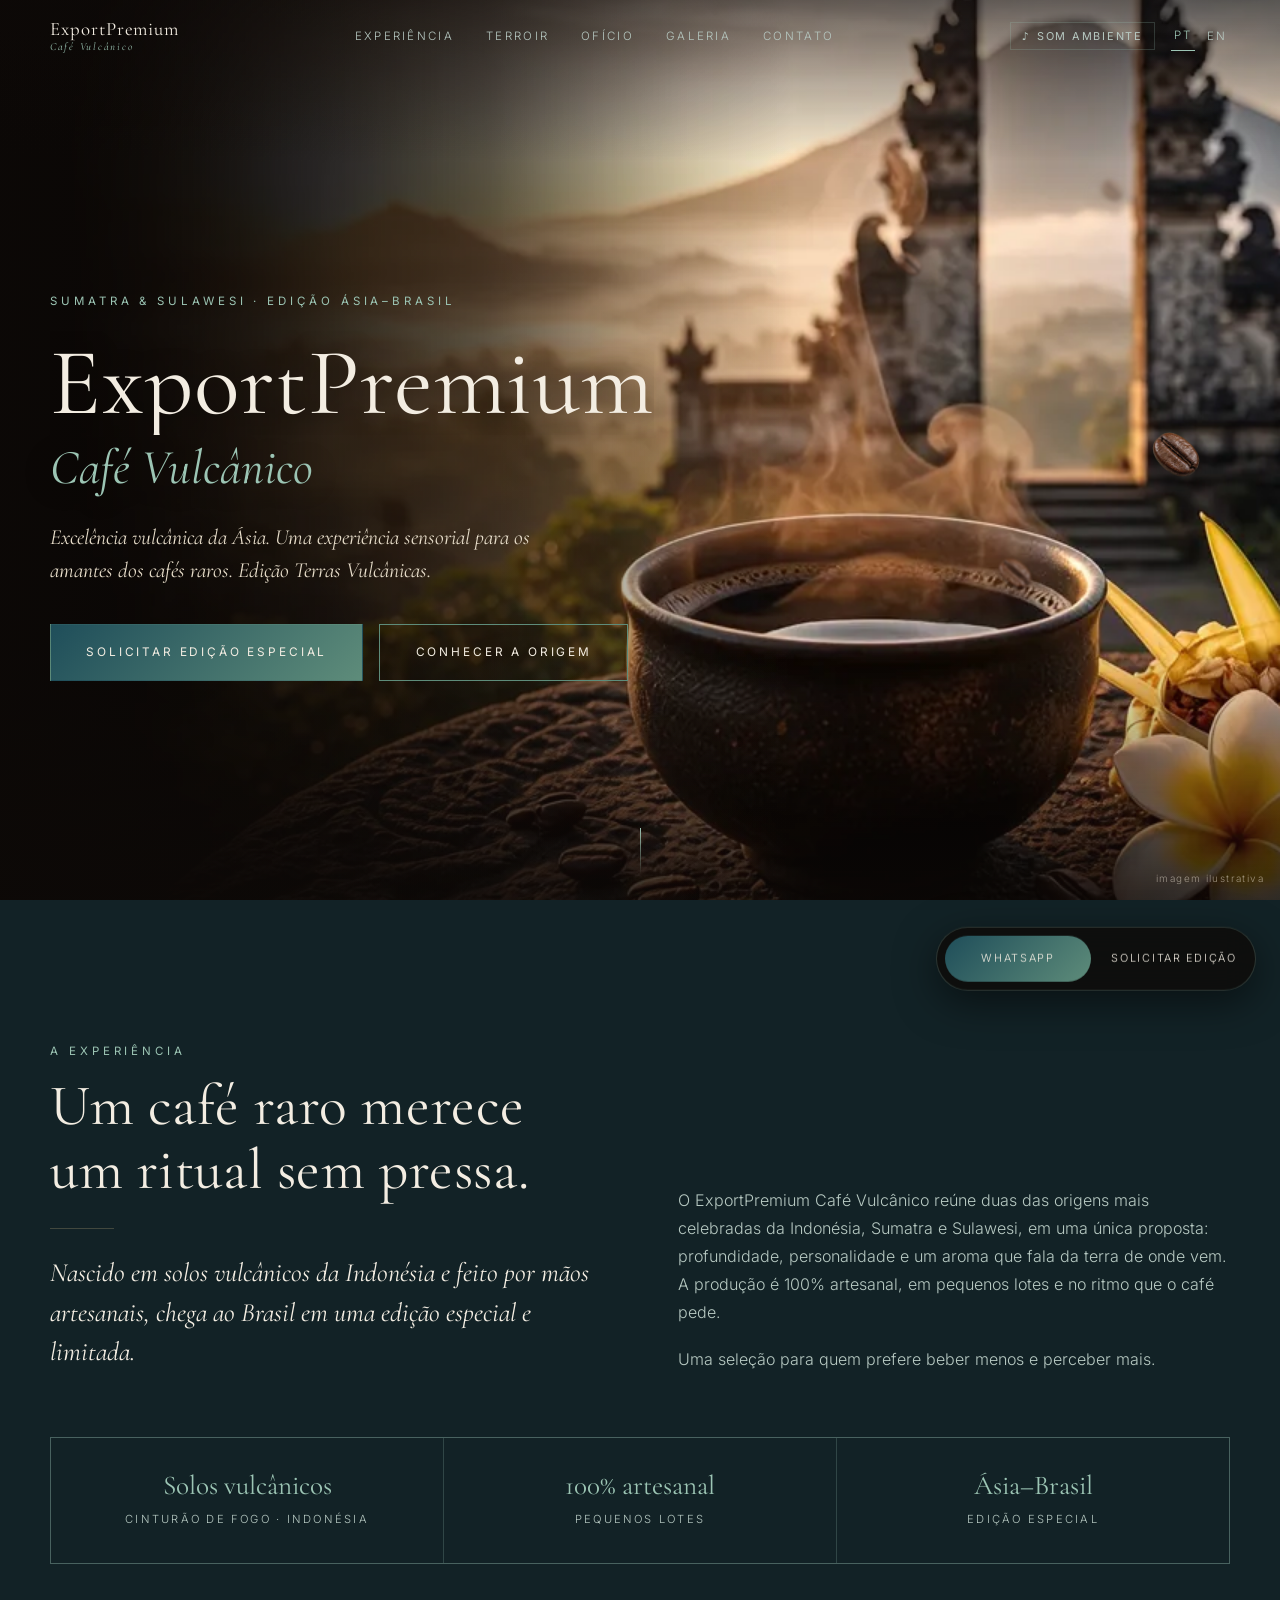
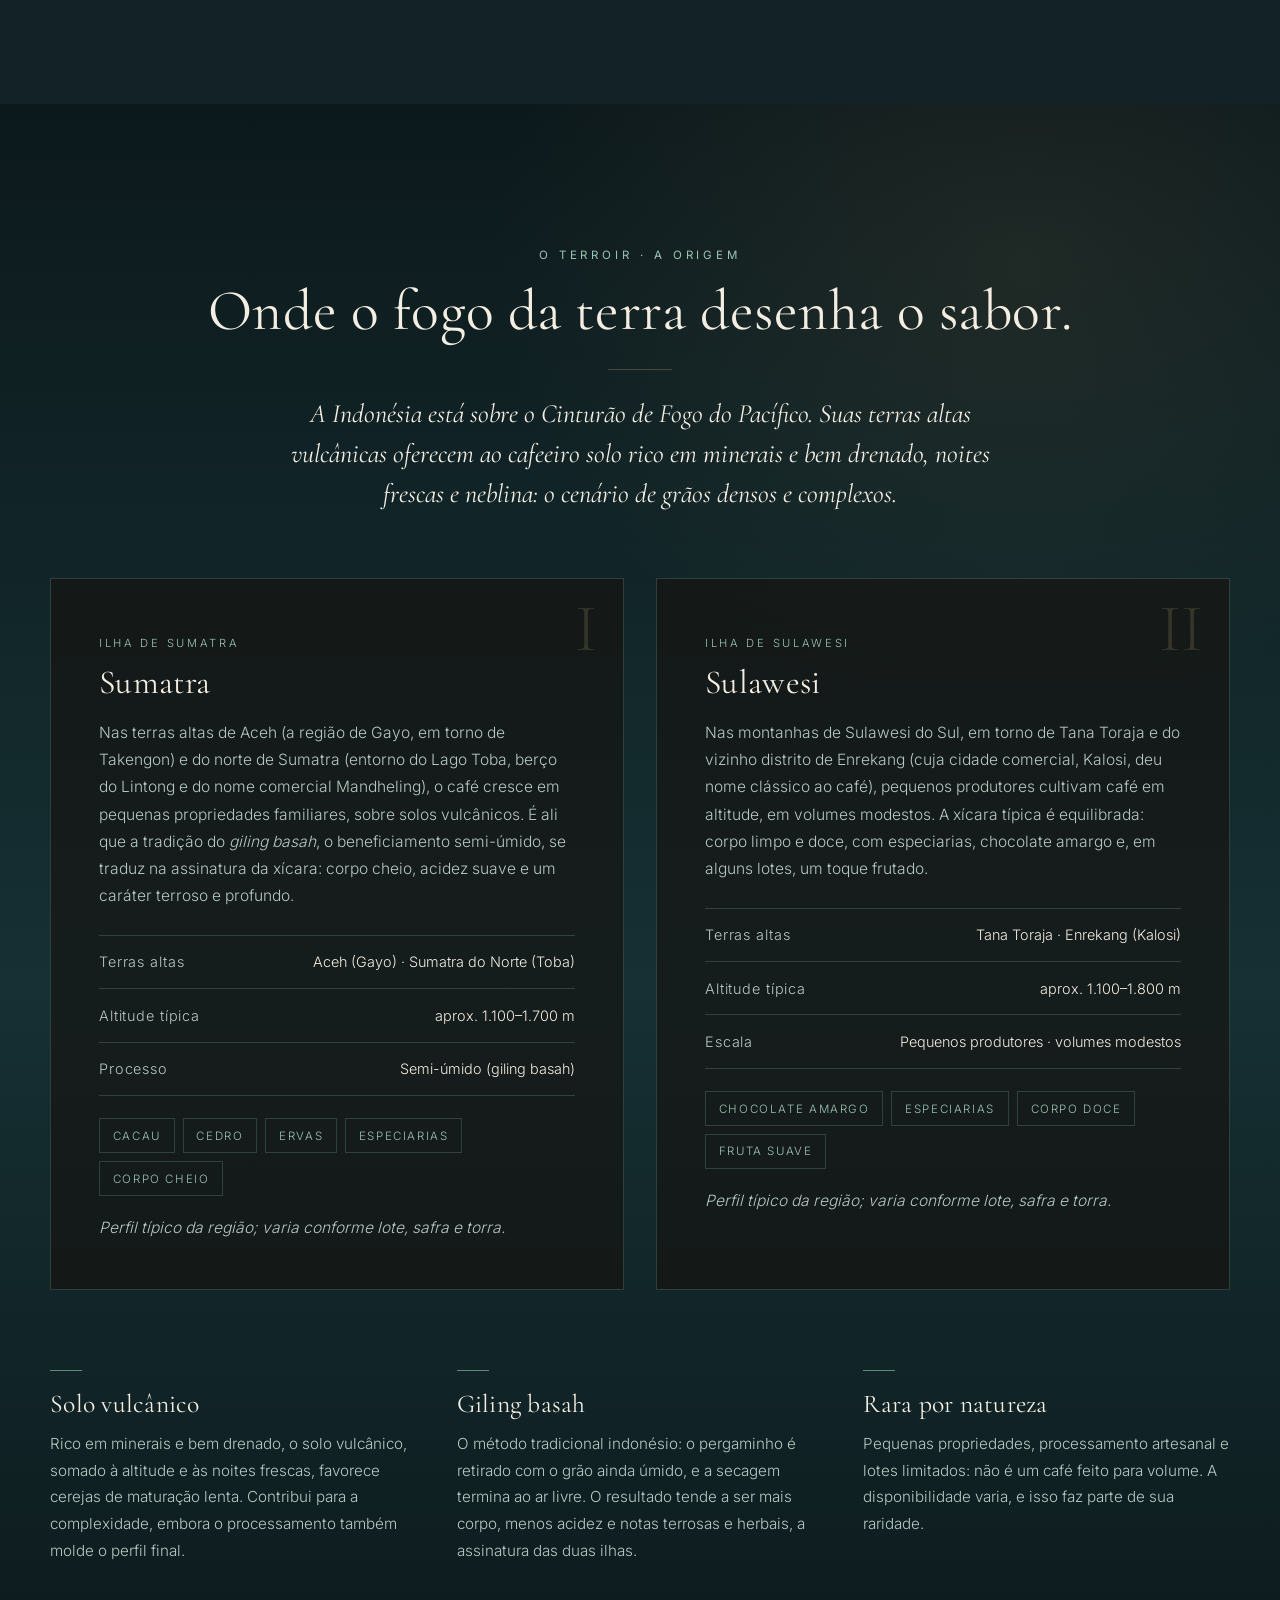
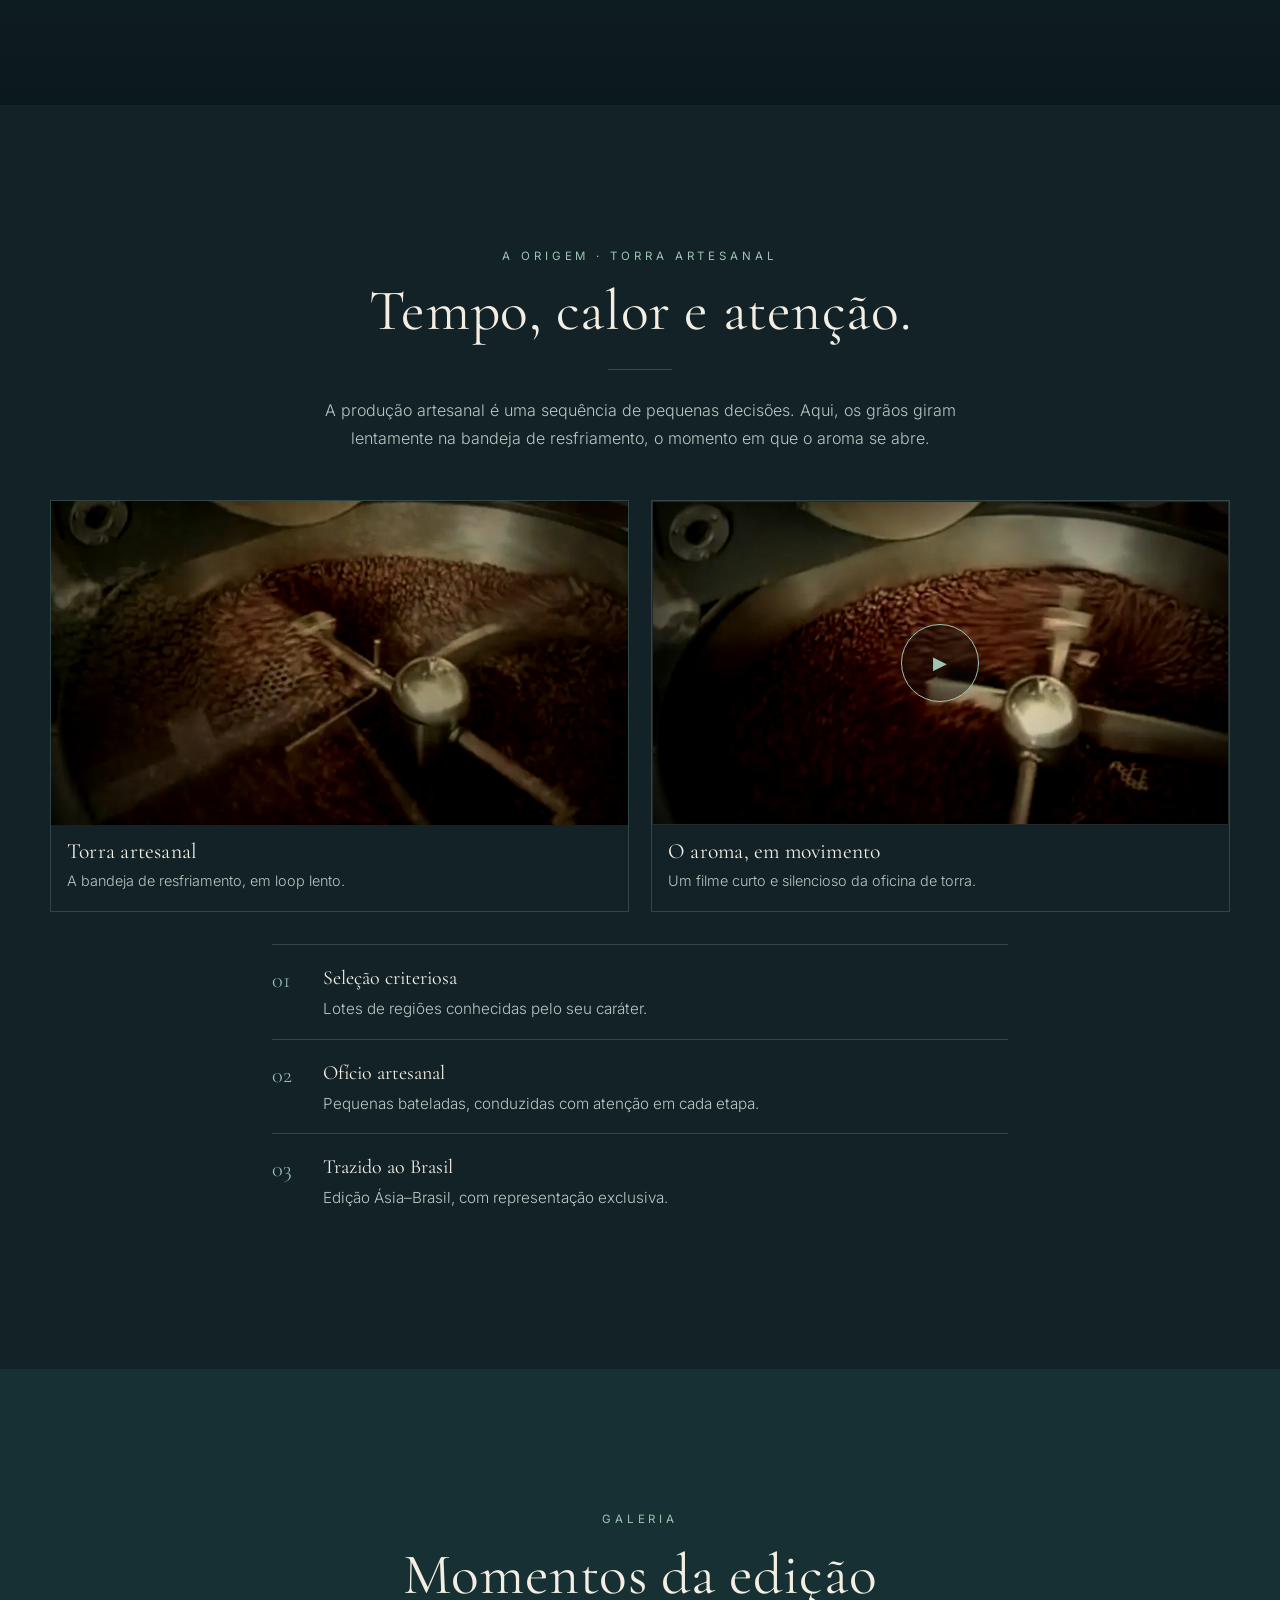
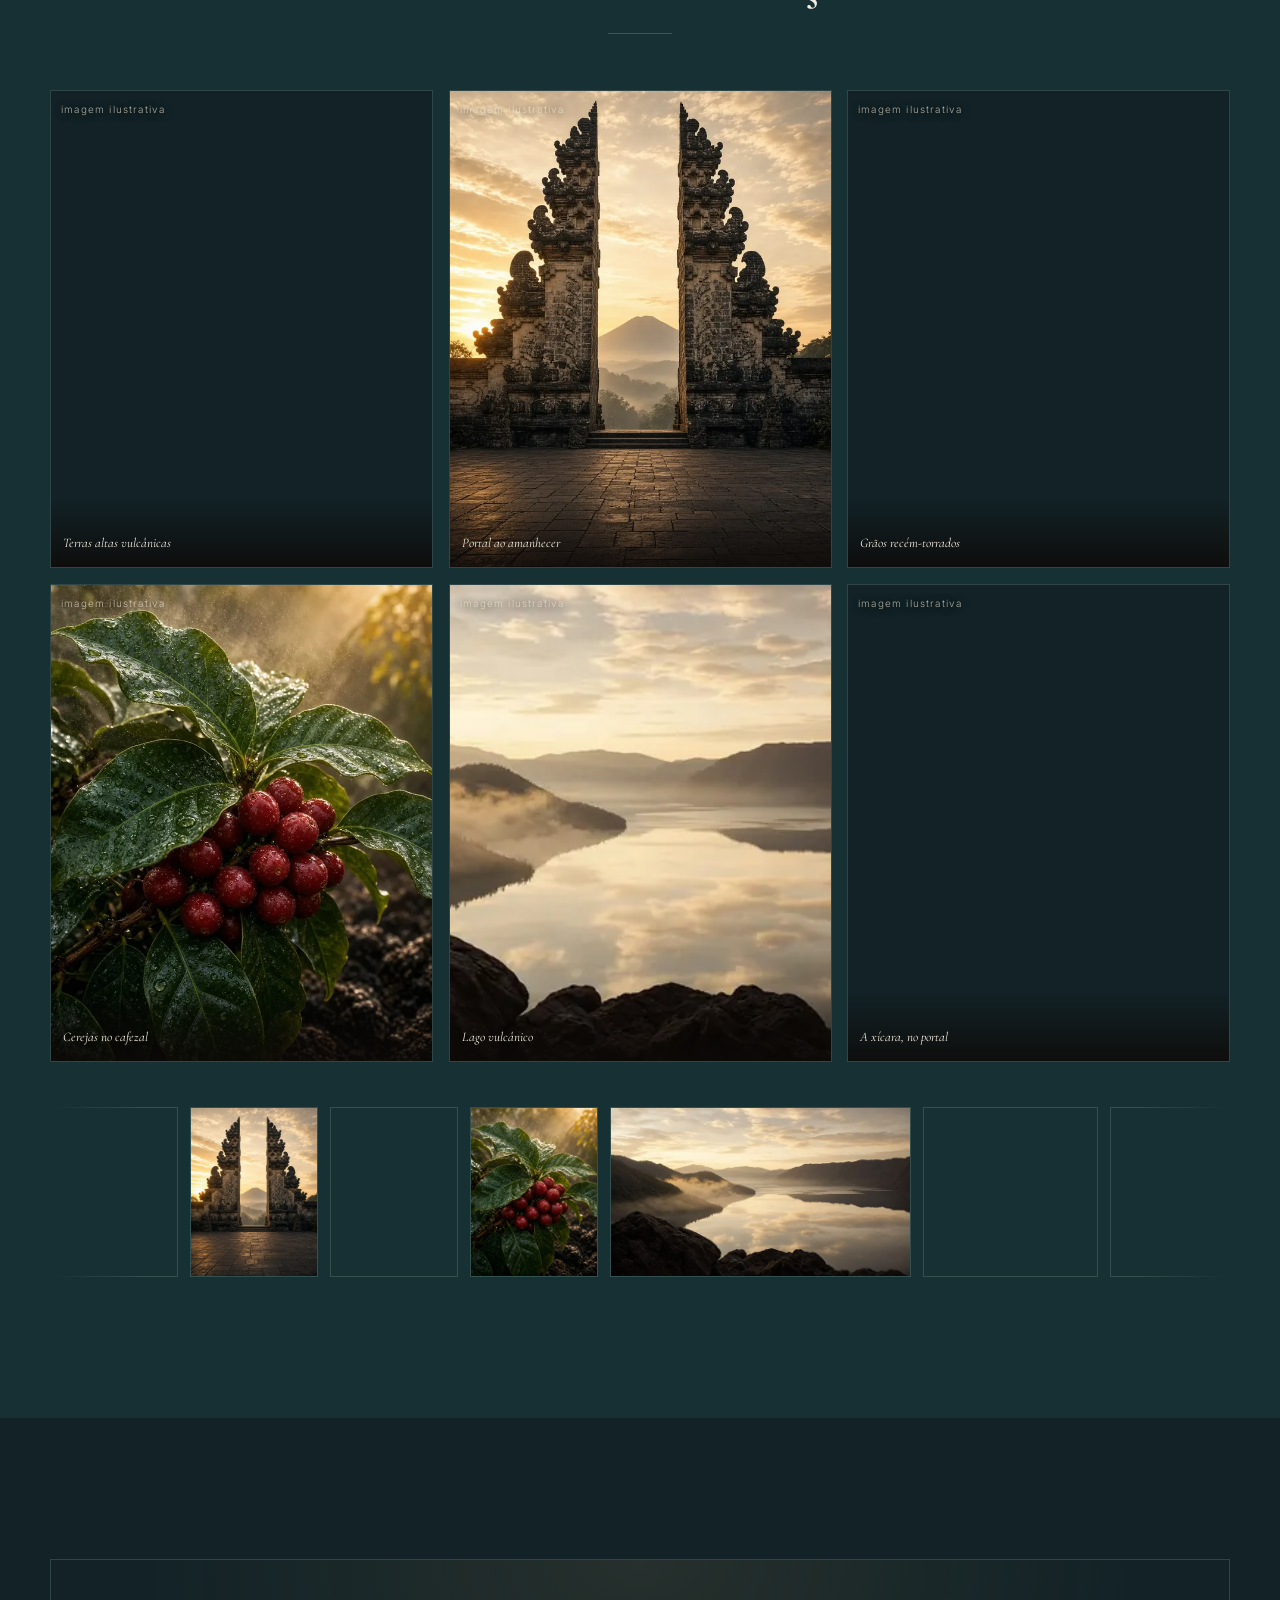
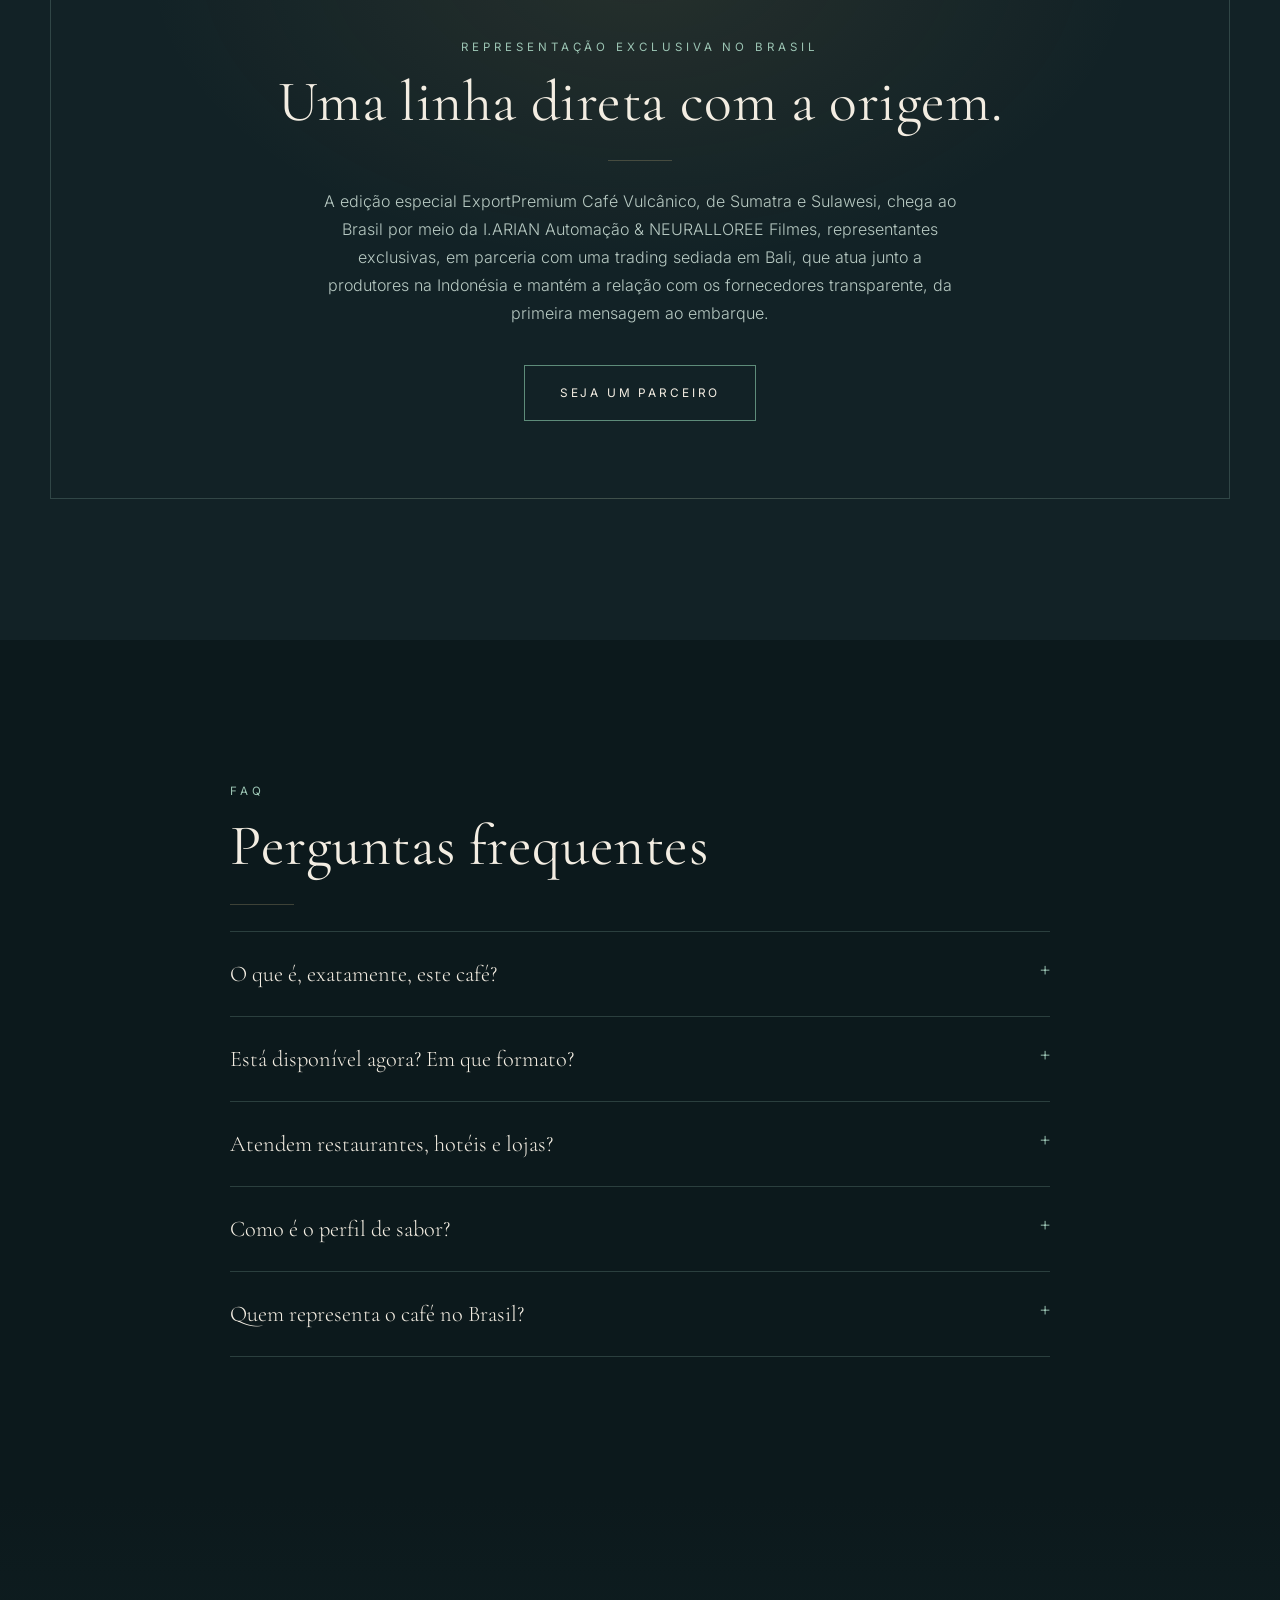
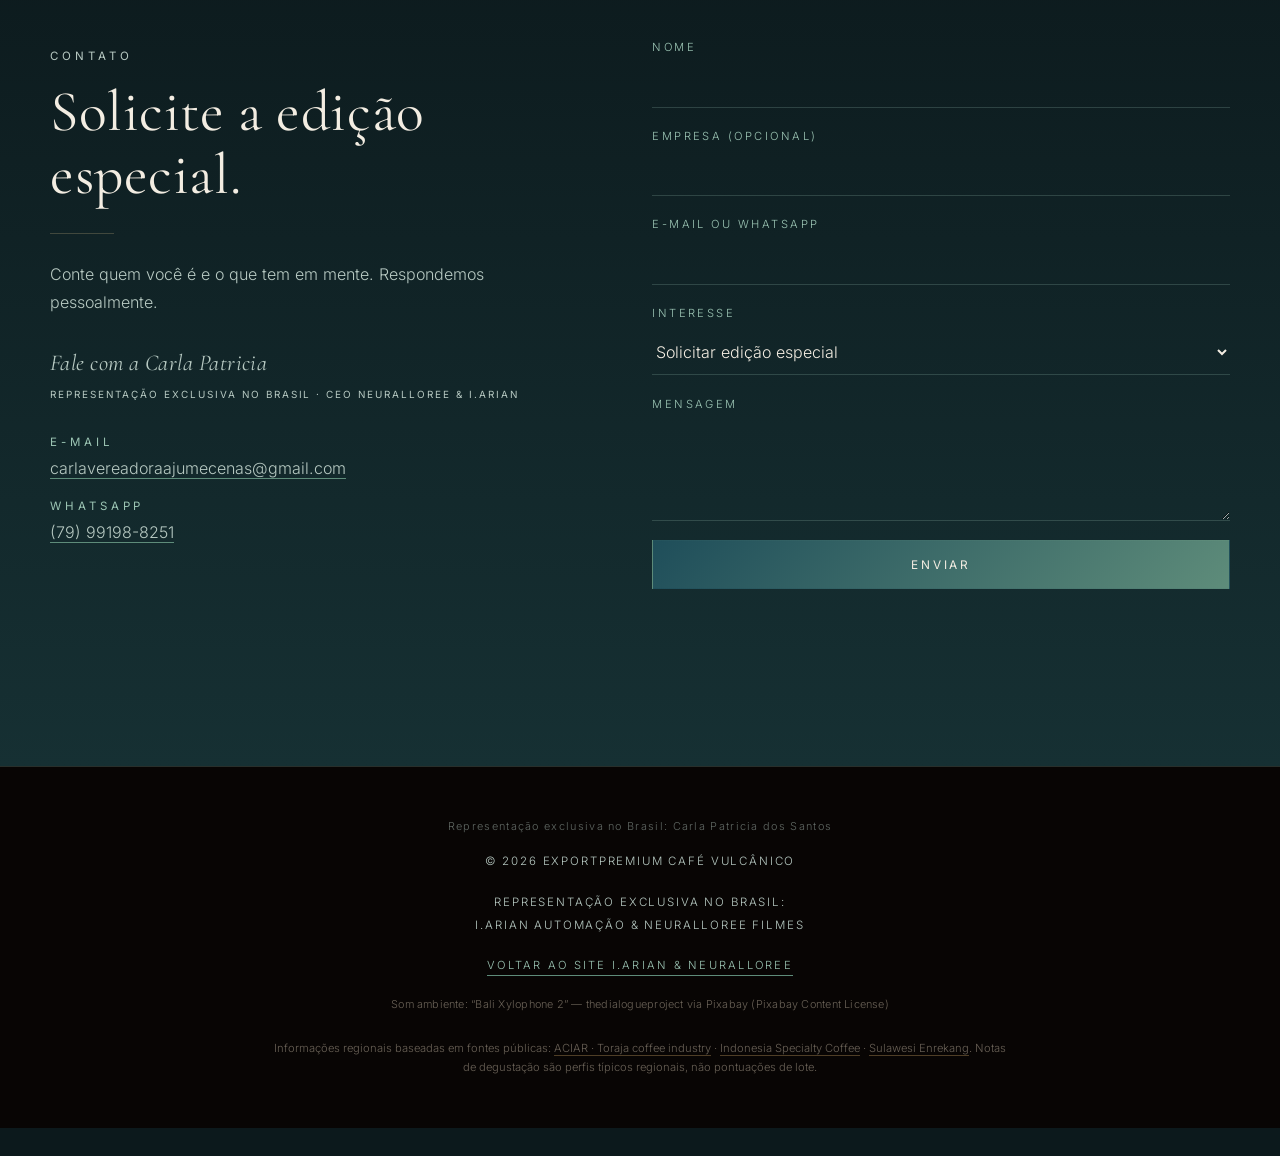
==== teste/index.html @ 0aa7b1f0 "Versão de teste: hero em vídeo, paleta petróleo-verde e assinatura discreta" ====
<!doctype html>
<html lang="pt-BR">
<head>
<meta charset="utf-8">
<meta name="viewport" content="width=device-width,initial-scale=1">
<title>ExportPremium Café Vulcânico</title>
<meta name="description" content="ExportPremium Café Vulcânico. Excelência vulcânica da Ásia. Uma experiência sensorial para os amantes dos cafés raros. Edição especial Terras Vulcânicas — café especial de Sumatra e Sulawesi, produção 100% artesanal.">
<meta name="theme-color" content="#0d0907">
<meta property="og:title" content="ExportPremium Café Vulcânico">
<meta property="og:site_name" content="ExportPremium Café Vulcânico">
<meta property="og:description" content="Excelência vulcânica da Ásia. Uma experiência sensorial para os amantes dos cafés raros. Edição Ásia–Brasil — Sumatra e Sulawesi.">
<meta property="og:image" content="../assets/img/hero-1920.webp">
<meta name="twitter:card" content="summary_large_image">
<meta name="twitter:title" content="ExportPremium Café Vulcânico">
<meta name="twitter:description" content="Excelência vulcânica da Ásia. Uma experiência sensorial para os amantes dos cafés raros.">
<meta name="twitter:image" content="../assets/img/hero-1920.webp">
<link rel="preload" href="../assets/fonts/CormorantGaramond.woff2" as="font" type="font/woff2" crossorigin>
<link rel="preload" as="image" href="assets/hero-poster-16x9.webp">
<link rel="stylesheet" href="../assets/fonts/fonts.css">
<link rel="stylesheet" href="style.css">
<link rel="icon" href="data:image/svg+xml,%3Csvg xmlns='http://www.w3.org/2000/svg' viewBox='0 0 64 64'%3E%3Crect width='64' height='64' fill='%230d0907'/%3E%3Ctext x='32' y='43' font-size='34' text-anchor='middle' fill='%23d4b277' font-family='Georgia'%3ES%26S%3C/text%3E%3C/svg%3E">
<script>document.documentElement.classList.add('js')</script>
</head>
<body>

<div class="progress" id="progress" aria-hidden="true"></div>

<header class="nav" id="nav"><div class="wrap">
  <a href="#topo" class="brand"><span class="brand-n">ExportPremium</span><span class="brand-s">Café Vulcânico</span></a>
  <nav class="menu" id="menu">
    <a href="#experiencia" data-en="Experience">Experiência</a>
    <a href="#terroir" data-en="Terroir">Terroir</a>
    <a href="#torra" data-en="Craft">Ofício</a>
    <a href="#galeria" data-en="Gallery">Galeria</a>
    <a href="#contato" data-en="Contact">Contato</a>
  </nav>
  <div class="tools">
    <button type="button" class="snd show" id="snd" aria-pressed="false" aria-label="Som ambiente" data-en-label="Ambient sound"><span class="snd-ico" aria-hidden="true">♪</span><span class="snd-txt" data-en="Ambient sound">Som ambiente</span></button>
    <div class="lang" role="group" aria-label="Idioma"><button data-l="pt" class="on">PT</button><button data-l="en">EN</button></div>
    <button class="burger" id="menuBtn" type="button" aria-expanded="false" aria-controls="overlay" aria-label="Abrir menu"><span></span><span></span><span></span></button>
  </div>
</div></header>

<div class="overlay" id="overlay" aria-hidden="true" inert>
  <a href="#experiencia" data-en="Experience">Experiência</a>
  <a href="#terroir" data-en="Terroir">Terroir</a>
  <a href="#torra" data-en="Craft">Ofício</a>
  <a href="#galeria" data-en="Gallery">Galeria</a>
  <a href="#contato" data-en="Contact">Contato</a>
</div>

<main id="topo">
<section class="hero" aria-label="ExportPremium Café Vulcânico">
  <div class="hero-bg">
    <video id="heroVid" muted loop playsinline autoplay preload="metadata" poster="assets/hero-poster-16x9.webp" aria-label="Café fumegante no portal ao vento"></video>
  </div>
  <div class="hero-shade" aria-hidden="true"></div>
  <div class="beans" aria-hidden="true" id="beans">
    <span class="bean-w far" style="--x:86%;--y:20%;--s:22px;--blur:2.6px;--op:.42;--dur:36s;--d:-2s;--dx:10px;--dy:-18px;--r0:-8deg;--r1:14deg"><img src="assets/grao-torrado.webp" width="200" height="189" alt=""></span>
    <span class="bean-w mid" style="--x:78%;--y:62%;--s:34px;--blur:1.1px;--op:.72;--dur:30s;--d:-6s;--dx:-12px;--dy:-14px;--r0:16deg;--r1:38deg"><img src="assets/grao-torrado.webp" width="200" height="189" alt=""></span>
    <span class="bean-w near" style="--x:90%;--y:48%;--s:48px;--blur:0.2px;--op:.9;--dur:26s;--d:0s;--dx:8px;--dy:-20px;--r0:-18deg;--r1:10deg"><img src="assets/grao-torrado.webp" width="200" height="189" alt=""></span>
    <span class="bean-w mid" style="--x:70%;--y:28%;--s:26px;--blur:1.6px;--op:.55;--dur:32s;--d:-9s;--dx:14px;--dy:-10px;--r0:8deg;--r1:-16deg"><img src="assets/grao-torrado.webp" width="200" height="189" alt=""></span>
  </div>
  <div class="wrap">
    <p class="eyebrow rv in" data-en="Sumatra &amp; Sulawesi · Asia–Brazil Edition">Sumatra &amp; Sulawesi · Edição Ásia–Brasil</p>
    <h1 id="h1" class="rv in d1" data-en="ExportPremium">ExportPremium</h1>
    <p class="hero-sub rv in d1" data-en="Café Vulcânico">Café Vulcânico</p>
    <p class="lead rv in d2" data-en="Volcanic excellence from Asia. A sensory experience for lovers of rare coffees. Volcanic Lands Edition.">Excelência vulcânica da Ásia. Uma experiência sensorial para os amantes dos cafés raros. Edição Terras Vulcânicas.</p>
    <div class="btns rv in d3">
      <a href="#contato" class="btn solid magnet" data-en="Request special edition">Solicitar edição especial</a>
      <a href="#terroir" class="btn magnet" data-en="Discover the origin">Conhecer a origem</a>
    </div>
  </div>
  <span class="tag" data-en="illustrative image">imagem ilustrativa</span>
  <span class="scroll"></span>
</section>

<section class="intro" id="experiencia"><div class="wrap">
  <div class="grid">
    <div class="rv">
      <p class="eyebrow" data-en="The experience">A experiência</p>
      <h2 data-en="Rare coffee deserves a slow ritual.">Um café raro merece um ritual sem pressa.</h2>
      <div class="rule"></div>
      <p class="lead" data-en="Born on volcanic soils of Indonesia and made by artisanal hands, brought to Brazil in a limited special edition.">Nascido em solos vulcânicos da Indonésia e feito por mãos artesanais, chega ao Brasil em uma edição especial e limitada.</p>
    </div>
    <div class="rv d1">
      <p class="body" data-en="ExportPremium Café Vulcânico brings together two of Indonesia’s most celebrated origins, Sumatra and Sulawesi, in a single proposal: depth, character and an aroma that speaks of the land it comes from. Production is 100% artisanal, in small lots and at the pace the coffee asks for.">O ExportPremium Café Vulcânico reúne duas das origens mais celebradas da Indonésia, Sumatra e Sulawesi, em uma única proposta: profundidade, personalidade e um aroma que fala da terra de onde vem. A produção é 100% artesanal, em pequenos lotes e no ritmo que o café pede.</p>
      <p class="body" style="margin-top:1.2rem" data-en="A selection for those who prefer to sip less and perceive more.">Uma seleção para quem prefere beber menos e perceber mais.</p>
    </div>
  </div>
  <div class="stats rv">
    <div class="stat"><b data-en="Volcanic soils">Solos vulcânicos</b><span data-en="Ring of Fire · Indonesia">Cinturão de Fogo · Indonésia</span></div>
    <div class="stat"><b data-en="100% artisanal">100% artesanal</b><span data-en="Small lots">Pequenos lotes</span></div>
    <div class="stat"><b data-en="Asia–Brazil">Ásia–Brasil</b><span data-en="Special edition">Edição especial</span></div>
  </div>
</div></section>

<section class="terroir" id="terroir"><div class="wrap">
  <div class="center rv">
    <p class="eyebrow" data-en="O Terroir · The Origin">O Terroir · A Origem</p>
    <h2 data-en="Where fire shapes the flavor.">Onde o fogo da terra desenha o sabor.</h2>
    <div class="rule"></div>
    <p class="lead" style="margin-inline:auto" data-en="Indonesia sits on the Pacific Ring of Fire. Its volcanic highlands give the coffee tree mineral-rich, well-drained soil, cool nights and mist: the setting for dense, complex beans.">A Indonésia está sobre o Cinturão de Fogo do Pacífico. Suas terras altas vulcânicas oferecem ao cafeeiro solo rico em minerais e bem drenado, noites frescas e neblina: o cenário de grãos densos e complexos.</p>
  </div>
  <div class="regions">
    <article class="region rv gb">
      <span class="num">I</span>
      <span class="sub" data-en="Island of Sumatra">Ilha de Sumatra</span>
      <h3>Sumatra</h3>
      <p data-en="In the highlands of Aceh (the Gayo region, around Takengon) and of North Sumatra (around Lake Toba, home of Lintong and the trade name Mandheling), coffee grows on small family farms, on volcanic soils. It is here that the tradition of giling basah, the wet-hulled process, was born into the cup’s signature: full body, soft acidity and a deep, earthy character.">Nas terras altas de Aceh (a região de Gayo, em torno de Takengon) e do norte de Sumatra (entorno do Lago Toba, berço do Lintong e do nome comercial Mandheling), o café cresce em pequenas propriedades familiares, sobre solos vulcânicos. É ali que a tradição do <i>giling basah</i>, o beneficiamento semi-úmido, se traduz na assinatura da xícara: corpo cheio, acidez suave e um caráter terroso e profundo.</p>
      <ul class="facts">
        <li><span data-en="Highlands">Terras altas</span><span data-en="Aceh (Gayo) · North Sumatra (Toba)">Aceh (Gayo) · Sumatra do Norte (Toba)</span></li>
        <li><span data-en="Typical altitude">Altitude típica</span><span data-en="approx. 1,100–1,700 m">aprox. 1.100–1.700 m</span></li>
        <li><span data-en="Process">Processo</span><span data-en="Wet-hulled (giling basah)">Semi-úmido (giling basah)</span></li>
      </ul>
      <div class="notes"><i data-en="Cocoa">Cacau</i><i data-en="Cedar">Cedro</i><i data-en="Herbs">Ervas</i><i data-en="Warm spice">Especiarias</i><i data-en="Full body">Corpo cheio</i></div>
      <p class="disc" data-en="Typical regional profile; it varies by lot, harvest and roast.">Perfil típico da região; varia conforme lote, safra e torra.</p>
    </article>
    <article class="region rv d1 gb">
      <span class="num">II</span>
      <span class="sub" data-en="Island of Sulawesi">Ilha de Sulawesi</span>
      <h3>Sulawesi</h3>
      <p data-en="In the mountains of South Sulawesi, around Tana Toraja and the neighbouring district of Enrekang (whose trading town, Kalosi, gave the coffee its classic name), smallholders cultivate coffee at altitude in modest volumes. The typical cup is balanced: clean, sweet body, with spice, dark chocolate and, in some lots, a touch of fruit.">Nas montanhas de Sulawesi do Sul, em torno de Tana Toraja e do vizinho distrito de Enrekang (cuja cidade comercial, Kalosi, deu nome clássico ao café), pequenos produtores cultivam café em altitude, em volumes modestos. A xícara típica é equilibrada: corpo limpo e doce, com especiarias, chocolate amargo e, em alguns lotes, um toque frutado.</p>
      <ul class="facts">
        <li><span data-en="Highlands">Terras altas</span><span data-en="Tana Toraja · Enrekang (Kalosi)">Tana Toraja · Enrekang (Kalosi)</span></li>
        <li><span data-en="Typical altitude">Altitude típica</span><span data-en="approx. 1,100–1,800 m">aprox. 1.100–1.800 m</span></li>
        <li><span data-en="Scale">Escala</span><span data-en="Smallholders · modest volumes">Pequenos produtores · volumes modestos</span></li>
      </ul>
      <div class="notes"><i data-en="Dark chocolate">Chocolate amargo</i><i data-en="Spice">Especiarias</i><i data-en="Sweet body">Corpo doce</i><i data-en="Soft fruit">Fruta suave</i></div>
      <p class="disc" data-en="Typical regional profile; it varies by lot, harvest and roast.">Perfil típico da região; varia conforme lote, safra e torra.</p>
    </article>
  </div>
  <div class="pillars">
    <div class="pillar rv"><h3 data-en="Volcanic soil">Solo vulcânico</h3><p data-en="Mineral-rich and well-drained, volcanic soil, combined with altitude and cool nights, favours slow-ripening cherries. It contributes to complexity, though processing also shapes the final profile.">Rico em minerais e bem drenado, o solo vulcânico, somado à altitude e às noites frescas, favorece cerejas de maturação lenta. Contribui para a complexidade, embora o processamento também molde o perfil final.</p></div>
    <div class="pillar rv d1"><h3>Giling basah</h3><p data-en="The traditional Indonesian method: the parchment is removed while the bean is still moist, and drying finishes in the open air. The result tends to be fuller body, lower acidity and earthy, herbal notes, the signature of both islands.">O método tradicional indonésio: o pergaminho é retirado com o grão ainda úmido, e a secagem termina ao ar livre. O resultado tende a ser mais corpo, menos acidez e notas terrosas e herbais, a assinatura das duas ilhas.</p></div>
    <div class="pillar rv d2"><h3 data-en="Rare by nature">Rara por natureza</h3><p data-en="Smallholder farms, artisanal processing and limited lots: this is not coffee made for volume. Availability varies, and that is part of its rarity.">Pequenas propriedades, processamento artesanal e lotes limitados: não é um café feito para volume. A disponibilidade varia, e isso faz parte de sua raridade.</p></div>
  </div>
</div></section>

<section class="torra" id="torra"><div class="wrap">
  <div class="center rv">
    <p class="eyebrow" data-en="The origin · Artisanal roasting">A origem · Torra artesanal</p>
    <h2 data-en="Time, heat and attention.">Tempo, calor e atenção.</h2>
    <div class="rule"></div>
    <p class="body" style="margin-inline:auto" data-en="Artisanal production is a sequence of small decisions. Here, the beans turn slowly in the cooling tray, the moment the aroma opens.">A produção artesanal é uma sequência de pequenas decisões. Aqui, os grãos giram lentamente na bandeja de resfriamento, o momento em que o aroma se abre.</p>
  </div>
  <div class="snapwrap" style="margin-top:3rem">
    <div class="arrows" data-arrows><button type="button" aria-label="Anterior" data-prev>‹</button><button type="button" aria-label="Próximo" data-next>›</button></div>
    <ul class="snap" data-snap aria-label="Filmes da origem">
      <li class="pcard gb">
        <div class="pm"><video id="vLoop" class="lazyvid" muted loop playsinline preload="none" disablepictureinpicture aria-label="Grãos de café na bandeja de resfriamento da torra artesanal"></video></div>
        <h3 data-en="Artisanal roast">Torra artesanal</h3>
        <p data-en="The cooling tray, in a slow loop.">A bandeja de resfriamento, em loop lento.</p>
      </li>
      <li class="pcard gb" id="filmCard">
        <div class="pm frame" id="filmFrame"><video id="vFilm" class="lazyvid" muted playsinline preload="none" aria-label="Filme curto: grãos de café em torra artesanal"></video><button class="pbtn" id="pbtn" aria-label="Reproduzir">▶</button></div>
        <h3 data-en="The aroma, in motion">O aroma, em movimento</h3>
        <p data-en="A short silent film from the roasting workshop.">Um filme curto e silencioso da oficina de torra.</p>
      </li>
    </ul>
    <div class="dots" data-dots role="group" aria-label="Navegação do carrossel"></div>
  </div>
  <ol class="steps rv" style="max-width:46rem;margin-inline:auto">
    <li><b data-en="Careful selection">Seleção criteriosa</b><span data-en="Lots from regions known for their character.">Lotes de regiões conhecidas pelo seu caráter.</span></li>
    <li><b data-en="Artisanal craft">Ofício artesanal</b><span data-en="Small batches, handled with attention at every stage.">Pequenas bateladas, conduzidas com atenção em cada etapa.</span></li>
    <li><b data-en="Brought to Brazil">Trazido ao Brasil</b><span data-en="Asia–Brazil edition, with exclusive representation.">Edição Ásia–Brasil, com representação exclusiva.</span></li>
  </ol>
</div></section>

<section class="gallery" id="galeria"><div class="wrap">
  <div class="center rv">
    <p class="eyebrow" data-en="Gallery">Galeria</p>
    <h2 data-en="Moments of the edition">Momentos da edição</h2>
    <div class="rule"></div>
  </div>
  <div class="gal" data-snap-gal>
    <figure class="gb rv"><img src="../assets/img/gallery-1-sm.webp" srcset="../assets/img/gallery-1-sm.webp 640w, assets/img/gallery-1.webp 1200w" sizes="(max-width:760px) 74vw, 32vw" width="900" height="1200" alt="Cafezal em terras altas vulcânicas, com neblina e um vulcão ao amanhecer" loading="lazy" decoding="async"><figcaption data-en="Volcanic highlands">Terras altas vulcânicas</figcaption><span class="ilus" data-en="illustrative image">imagem ilustrativa</span></figure>
    <figure class="gb rv"><img src="../assets/img/gallery-2-sm.webp" srcset="../assets/img/gallery-2-sm.webp 640w, assets/img/gallery-2.webp 1200w" sizes="(max-width:760px) 74vw, 32vw" width="900" height="1200" alt="Portal de pedra vulcânica ao nascer do sol, com um vulcão ao fundo" loading="lazy" decoding="async"><figcaption data-en="A gate at dawn">Portal ao amanhecer</figcaption><span class="ilus" data-en="illustrative image">imagem ilustrativa</span></figure>
    <figure class="gb rv"><img src="../assets/img/gallery-3-sm.webp" srcset="../assets/img/gallery-3-sm.webp 640w, assets/img/gallery-3.webp 1200w" sizes="(max-width:760px) 74vw, 32vw" width="900" height="1200" alt="Tigela de latão com grãos de café recém-torrados sobre pedra vulcânica" loading="lazy" decoding="async"><figcaption data-en="Freshly roasted beans">Grãos recém-torrados</figcaption><span class="ilus" data-en="illustrative image">imagem ilustrativa</span></figure>
    <figure class="gb rv"><img src="../assets/img/gallery-4-sm.webp" srcset="../assets/img/gallery-4-sm.webp 640w, assets/img/gallery-4.webp 1200w" sizes="(max-width:760px) 74vw, 32vw" width="900" height="1200" alt="Cerejas vermelhas de café no galho, com orvalho e luz dourada" loading="lazy" decoding="async"><figcaption data-en="Cherries on the bush">Cerejas no cafezal</figcaption><span class="ilus" data-en="illustrative image">imagem ilustrativa</span></figure>
    <figure class="gb rv"><img src="../assets/img/gallery-5-sm.webp" srcset="../assets/img/gallery-5-sm.webp 640w, assets/img/gallery-5.webp 1200w" sizes="(max-width:760px) 74vw, 66vw" width="1200" height="675" alt="Lago de cratera vulcânica ao primeiro sol, com neblina sobre a água" loading="lazy" decoding="async"><figcaption data-en="A volcanic lake">Lago vulcânico</figcaption><span class="ilus" data-en="illustrative image">imagem ilustrativa</span></figure>
    <figure class="gb rv"><img src="../assets/img/gallery-6-sm.webp" srcset="../assets/img/gallery-6-sm.webp 640w, assets/img/gallery-6.webp 1200w" sizes="(max-width:760px) 74vw, 32vw" width="900" height="870" alt="Xícara de café fumegante diante do portal e da montanha ao amanhecer" loading="lazy" decoding="async"><figcaption data-en="The cup, at the gate">A xícara, no portal</figcaption><span class="ilus" data-en="illustrative image">imagem ilustrativa</span></figure>
  </div>
  <div class="marquee" data-marquee aria-hidden="true">
    <div class="mtrack">
      <div class="mset" id="mset"></div>
    </div>
  </div>
</div></section>

<section class="partner" id="parceria"><div class="wrap"><div class="box rv">
  <p class="eyebrow" data-en="Exclusive representation in Brazil">Representação exclusiva no Brasil</p>
  <h2 data-en="Direct line to the origin.">Uma linha direta com a origem.</h2>
  <div class="rule" style="margin-inline:auto"></div>
  <p class="body" data-en="The ExportPremium Café Vulcânico special edition, from Sumatra and Sulawesi, reaches Brazil through I.ARIAN Automação &amp; NEURALLOREE Filmes, exclusive representatives, in partnership with a trading company based in Bali, which works close to producers in Indonesia and keeps the supplier relationship transparent from the first message to shipment.">A edição especial ExportPremium Café Vulcânico, de Sumatra e Sulawesi, chega ao Brasil por meio da I.ARIAN Automação &amp; NEURALLOREE Filmes, representantes exclusivas, em parceria com uma trading sediada em Bali, que atua junto a produtores na Indonésia e mantém a relação com os fornecedores transparente, da primeira mensagem ao embarque.</p>
  <div class="btns" style="justify-content:center"><a href="#contato" class="btn magnet" data-en="Become a partner">Seja um parceiro</a></div>
</div></div></section>

<section id="faq"><div class="wrap faq">
  <div class="rv"><p class="eyebrow">FAQ</p><h2 data-en="Common questions">Perguntas frequentes</h2><div class="rule"></div></div>
  <div class="rv">
    <details><summary data-en="What exactly is this coffee?">O que é, exatamente, este café?</summary><p data-en="ExportPremium Café Vulcânico is a specialty coffee from Sumatra and Sulawesi, Indonesia, in a special, limited Asia–Brazil edition with artisanal production.">O ExportPremium Café Vulcânico é um café especial de Sumatra e Sulawesi, na Indonésia, em edição especial e limitada Ásia–Brasil, com produção artesanal.</p></details>
    <details><summary data-en="Is it available now? In what format?">Está disponível agora? Em que formato?</summary><p data-en="Availability and format (roasted bean or ground) are confirmed on request. Send us your interest and we will reply with what is possible.">A disponibilidade e o formato (grão torrado ou moído) são confirmados sob consulta. Envie seu interesse e responderemos com o que é possível.</p></details>
    <details><summary data-en="Do you work with restaurants, hotels and shops?">Atendem restaurantes, hotéis e lojas?</summary><p data-en="Yes, partnerships are welcome. Use “Become a partner” and tell us about your business.">Sim, parcerias são bem-vindas. Use “Seja um parceiro” e conte sobre o seu negócio.</p></details>
    <details><summary data-en="What does the flavor profile look like?">Como é o perfil de sabor?</summary><p data-en="Typical profiles of these regions combine full body, soft acidity, cocoa, spice and earthy notes. Each lot and roast has its own nuances.">Os perfis típicos dessas regiões combinam corpo cheio, acidez suave, cacau, especiarias e notas terrosas. Cada lote e cada torra têm suas nuances.</p></details>
    <details><summary data-en="Who represents the coffee in Brazil?">Quem representa o café no Brasil?</summary><p data-en="I.ARIAN Automação &amp; NEURALLOREE Filmes, exclusive representatives in Brazil.">A I.ARIAN Automação &amp; NEURALLOREE Filmes, representantes exclusivas no Brasil.</p></details>
  </div>
</div></section>

<section class="contact" id="contato"><div class="wrap grid">
  <div class="rv cinfo">
    <p class="eyebrow" data-en="Contact">Contato</p>
    <h2 data-en="Request the special edition.">Solicite a edição especial.</h2>
    <div class="rule"></div>
    <p class="body" data-en="Tell us who you are and what you have in mind. We reply personally.">Conte quem você é e o que tem em mente. Respondemos pessoalmente.</p>
        <div class="rep">
      <p class="rep-name" data-en="Speak with Carla Patricia">Fale com a Carla Patricia</p>
      <p class="rep-role" data-en="Exclusive representation in Brazil · CEO NEURALLOREE &amp; I.ARIAN">Representação exclusiva no Brasil · CEO NEURALLOREE &amp; I.ARIAN</p>
    </div>
    <p class="email-row" id="emailRow"><span class="eyebrow">E-mail</span><br><span id="cEmail"></span></p>
    <p id="waRow"><span class="eyebrow">WhatsApp</span><br><span id="cWa"></span></p>
  </div>
  <form class="rv d1" id="form" novalidate>
    <label><span data-en="Name">Nome</span><input name="nome" required autocomplete="name"></label>
    <label><span data-en="Company (optional)">Empresa (opcional)</span><input name="empresa" autocomplete="organization"></label>
    <label><span data-en="Email or WhatsApp">E-mail ou WhatsApp</span><input name="contato" required></label>
    <label><span data-en="Interest">Interesse</span>
      <select name="interesse"><option data-en="Request special edition">Solicitar edição especial</option><option data-en="Become a partner">Seja um parceiro</option><option data-en="Restaurant / hotel / shop">Restaurante / hotel / loja</option><option data-en="Other">Outro</option></select></label>
    <label><span data-en="Message">Mensagem</span><textarea name="msg"></textarea></label>
    <button type="submit" class="btn solid magnet" data-en="Send">Enviar</button>
    <p class="msg" id="msg" role="status"></p>
  </form>
</div></section>
</main>

<footer><div class="wrap">
  <p class="rep-foot" data-en="Exclusive representation in Brazil: Carla Patricia dos Santos">Representação exclusiva no Brasil: Carla Patricia dos Santos</p>
  <p class="copy">© 2026 ExportPremium Café Vulcânico</p>
  <p class="credit"><span data-en="Exclusive representation in Brazil:">Representação exclusiva no Brasil:</span><br>I.ARIAN Automação &amp; NEURALLOREE Filmes</p>
  <a class="back" id="back" href="https://i-arian-automacao-neuralloree-filmes.github.io/" data-en="Back to the I.ARIAN &amp; NEURALLOREE site">Voltar ao site I.ARIAN &amp; NEURALLOREE</a>
  <p class="snd-credit" data-en="Ambient sound: &quot;Bali Xylophone 2&quot; — thedialogueproject via Pixabay (Pixabay Content License)">Som ambiente: “Bali Xylophone 2” — thedialogueproject via Pixabay (Pixabay Content License)</p>
  <p class="refs"><span data-en="Regional information based on public sources:">Informações regionais baseadas em fontes públicas:</span>
    <a href="https://www.aciar.gov.au/sites/default/files/2022-05/Final-Report-for-SMAR-2007-200-combined.pdf" target="_blank" rel="noopener">ACIAR · Toraja coffee industry</a> ·
    <a href="https://specialtycoffee.id/articles/why-single-origin-indonesian-coffee-matters-a-taste-of-terroir/" target="_blank" rel="noopener">Indonesia Specialty Coffee</a> ·
    <a href="https://specialtycoffee.id/articles/sulawesi-enrekang-coffee/" target="_blank" rel="noopener">Sulawesi Enrekang</a>.
    <span data-en="Tasting notes are typical regional profiles, not lot-specific scores.">Notas de degustação são perfis típicos regionais, não pontuações de lote.</span></p>
</div></footer>

<div class="dock" id="dock" aria-label="Ações rápidas">
  <a class="wa" id="dockWa" href="#contato" target="_blank" rel="noopener">WhatsApp</a>
  <a href="#contato" data-en="Request edition">Solicitar edição</a>
</div>

<audio id="amb" loop preload="none">
  <source src="../assets/audio/templo_ambiente.ogg" type="audio/ogg">
  <source src="../assets/audio/templo_ambiente.mp3" type="audio/mpeg">
</audio>
<script src="../assets/js/config.js"></script>
<script src="main.js"></script>
</body>
</html>
---- assets/fonts/fonts.css ----
@font-face{font-family:'Cormorant Garamond';font-style:normal;font-weight:300 700;font-display:swap;src:url(CormorantGaramond.woff2) format('woff2');unicode-range:U+0000-00FF,U+0131,U+0152-0153,U+02BB-02BC,U+02C6,U+02DA,U+02DC,U+2000-206F,U+20AC,U+2122,U+2191,U+2193,U+2212}
@font-face{font-family:'Cormorant Garamond';font-style:italic;font-weight:400;font-display:swap;src:url(CormorantGaramond-italic.woff2) format('woff2');unicode-range:U+0000-00FF,U+0131,U+0152-0153,U+02BB-02BC,U+02C6,U+02DA,U+02DC,U+2000-206F,U+20AC,U+2122,U+2191,U+2193,U+2212}
@font-face{font-family:'Inter';font-style:normal;font-weight:100 900;font-display:swap;src:url(Inter.woff2) format('woff2');unicode-range:U+0000-00FF,U+0131,U+0152-0153,U+02BB-02BC,U+02C6,U+02DA,U+02DC,U+2000-206F,U+20AC,U+2122,U+2191,U+2193,U+2212}
---- teste/style.css ----
:root{
  --espresso:#0c191c; --charcoal:#122226; --basalt:#163033; --ash:#1a3a3e;
  --petrol:#1F4E5A; --sage:#5E8C7A; --jade:#9CC5B4;
  --brass:#5E8C7A; --gold:#9CC5B4; --cream:#F3EDE2; --muted:#b7c9c2; --line:rgba(156,197,180,.22);
  --serif:'Cormorant Garamond',Georgia,'Times New Roman',serif;
  --sans:'Inter',system-ui,-apple-system,'Segoe UI',Roboto,sans-serif;
  --ease:cubic-bezier(.22,.61,.36,1);
}
*{box-sizing:border-box;margin:0;padding:0}
html{scroll-behavior:smooth;-webkit-text-size-adjust:100%}
body{background:var(--espresso);color:var(--cream);font-family:var(--sans);font-weight:300;line-height:1.75;font-size:16px;overflow-x:hidden}
img,video{display:block;max-width:100%}
a{color:inherit;text-decoration:none}
h1,h2,h3{font-family:var(--serif);font-weight:400;line-height:1.1;letter-spacing:.01em}
.wrap{width:min(1180px,100% - 3rem);margin-inline:auto}
.eyebrow{font-size:.72rem;letter-spacing:.34em;text-transform:uppercase;color:var(--gold);font-weight:400}
.rule{width:64px;height:1px;background:rgba(168,152,112,.32);margin:1.6rem 0}
section{scroll-margin-top:60px;padding:clamp(5rem,11vw,9.5rem) 0;position:relative}
h2{font-size:clamp(2.1rem,5vw,3.6rem);margin:.9rem 0 0}
.lead{font-family:var(--serif);font-size:clamp(1.25rem,2.4vw,1.65rem);color:var(--cream);font-style:italic;line-height:1.5;max-width:46rem}
p.body{color:var(--muted);max-width:40rem}
.center{text-align:center}.center .rule,.center p{margin-inline:auto}

/* reveal */
.rv{opacity:0;transform:translateY(22px);transition:opacity 1.6s var(--ease),transform 1.6s var(--ease)}
.rv.in{opacity:1;transform:none}
.rv.d1{transition-delay:.15s}.rv.d2{transition-delay:.3s}.rv.d3{transition-delay:.45s}

/* nav */
.nav{position:fixed;inset:0 0 auto 0;z-index:120;transition:background .6s,backdrop-filter .6s,border-color .6s;border-bottom:1px solid transparent}
.nav.solid{background:rgba(13,9,7,.86);backdrop-filter:blur(10px);-webkit-backdrop-filter:blur(10px);border-color:var(--line)}
.nav .wrap{display:flex;align-items:center;justify-content:space-between;height:72px}
.brand{display:flex;flex-direction:column;justify-content:center;gap:.1rem;line-height:1.05}
.brand-n{font-family:var(--serif);font-size:1.18rem;letter-spacing:.05em;color:var(--cream);font-weight:400}
.brand-s{font-family:var(--serif);font-size:.68rem;letter-spacing:.16em;color:var(--gold);font-style:italic;font-weight:400}
.menu{display:flex;gap:2rem;align-items:center;font-size:.72rem;letter-spacing:.2em;text-transform:uppercase}
.menu a{color:var(--muted);transition:color .4s}.menu a:hover{color:var(--gold)}
.lang{display:flex;gap:.5rem;font-size:.72rem;letter-spacing:.18em}
.lang button{background:none;border:0;color:var(--muted);cursor:pointer;font:inherit;letter-spacing:inherit;padding:.3rem .2rem}
.lang button.on{color:var(--gold);border-bottom:1px solid var(--gold)}
@media(max-width:860px){.menu a{display:none}.menu{gap:0}}

/* buttons */
.btn{display:inline-block;padding:1.05rem 2.2rem;border:1px solid var(--brass);color:var(--cream);font-size:.74rem;letter-spacing:.24em;text-transform:uppercase;font-weight:400;transition:all .5s var(--ease);cursor:pointer;background:transparent;font-family:var(--sans)}
.btn:hover{background:var(--sage);color:var(--cream)}
.btn.solid{background:linear-gradient(135deg,#1F4E5A,#5E8C7A);color:var(--cream);border-color:transparent}
.btn.solid:hover{filter:brightness(1.1)}
.btns{display:flex;flex-wrap:wrap;gap:1rem;margin-top:2.4rem}

/* hero */
.hero{min-height:min(100svh,980px);padding:0;display:flex;align-items:center;overflow:hidden;background:#000}
.hero picture,.hero img{position:absolute;inset:0;width:100%;height:100%}
.hero img{object-fit:cover;object-position:70% 50%;animation:kb 28s ease-out forwards;transform-origin:70% 60%}
@keyframes kb{from{transform:scale(1)}to{transform:scale(1.08)}}
.hero::after{content:"";position:absolute;inset:0;background:linear-gradient(180deg,rgba(13,9,7,.6),rgba(13,9,7,0) 18%),linear-gradient(90deg,rgba(13,9,7,.88) 0%,rgba(13,9,7,.55) 38%,rgba(13,9,7,0) 62%),linear-gradient(0deg,rgba(13,9,7,.75),rgba(13,9,7,0) 28%);pointer-events:none}
.hero .wrap{position:relative;z-index:2;padding-top:72px}
.hero h1{font-size:clamp(2.8rem,7.4vw,6.2rem);max-width:14ch;margin:1.2rem 0 0;text-shadow:0 2px 30px rgba(0,0,0,.45)}
.hero-sub{font-family:var(--serif);font-size:clamp(1.7rem,4vw,3.05rem);color:var(--gold);font-style:italic;margin:.3rem 0 0;line-height:1.15;text-shadow:0 2px 30px rgba(0,0,0,.45)}
.hero h1 em{color:var(--gold);font-style:italic}
.hero .lead{margin-top:1.6rem;max-width:30rem;font-size:clamp(1.1rem,1.8vw,1.35rem);color:#e6dcc9}
.tag{position:absolute;right:1rem;bottom:.8rem;z-index:3;font-size:.62rem;letter-spacing:.14em;color:rgba(241,232,216,.55);text-transform:lowercase}
.scroll{position:absolute;left:50%;bottom:1.6rem;width:1px;height:46px;background:linear-gradient(var(--gold),transparent);z-index:3;animation:pulse 3s infinite}
@keyframes pulse{50%{opacity:.25}}
@media(max-width:700px){
  .hero{align-items:flex-end;background:var(--espresso)}
  .hero picture{inset:0 0 auto 0;height:min(60svh,560px)}
  .hero img{height:100%;object-position:72% 50%;transform-origin:72% 55%}
  .hero::after{background:linear-gradient(0deg,var(--espresso) 0%,var(--espresso) 34%,rgba(13,9,7,.0) 62%),linear-gradient(180deg,rgba(13,9,7,.55) 0%,rgba(13,9,7,0) 22%)}
  .hero .wrap{padding-bottom:4.2rem;padding-top:0}
  .hero h1{font-size:clamp(2.4rem,11.5vw,3.2rem);max-width:none;margin-top:.8rem}
  .hero .lead{margin-top:1rem;font-size:1.05rem}
  .hero .btns{margin-top:1.4rem;gap:.7rem}
  .btn{padding:.9rem 1.4rem}
  .tag{top:72px;bottom:auto;right:1.5rem}
  .scroll{display:none}
}

/* experiência */
.intro{background:var(--charcoal)}
.intro .grid{display:grid;grid-template-columns:1fr 1fr;gap:clamp(2rem,6vw,6rem);align-items:end}
.stats{display:grid;grid-template-columns:repeat(3,1fr);gap:1px;background:var(--line);margin-top:4rem;border:1px solid var(--line)}
.stat{background:var(--charcoal);padding:2rem 1.4rem;text-align:center}
.stat b{display:block;font-family:var(--serif);font-weight:400;font-size:1.7rem;color:var(--gold);line-height:1.2}
.stat span{font-size:.7rem;letter-spacing:.2em;text-transform:uppercase;color:var(--muted)}
@media(max-width:800px){.intro .grid{grid-template-columns:1fr}.stats{grid-template-columns:1fr}}

/* terroir */
.terroir{background:linear-gradient(180deg,var(--espresso),var(--basalt) 55%,var(--espresso))}
.terroir::before{content:"";position:absolute;inset:0;background:radial-gradient(60% 40% at 80% 10%,rgba(184,147,90,.10),transparent 70%);pointer-events:none}
.regions{display:grid;grid-template-columns:1fr 1fr;gap:2rem;margin-top:4rem}
.region{border:1px solid var(--line);padding:clamp(1.8rem,4vw,3rem);background:rgba(23,17,14,.6);position:relative}
.region .num{font-family:var(--serif);font-size:4.2rem;color:rgba(212,178,119,.18);line-height:1;position:absolute;top:1rem;right:1.6rem}
.region h3{font-size:2.1rem;margin:.6rem 0 .3rem}
.region .sub{font-size:.7rem;letter-spacing:.24em;text-transform:uppercase;color:var(--gold)}
.region p{color:var(--muted);margin-top:1.1rem;font-size:.97rem}
.facts{list-style:none;margin-top:1.6rem;border-top:1px solid var(--line)}
.facts li{display:flex;justify-content:space-between;gap:1rem;padding:.85rem 0;border-bottom:1px solid var(--line);font-size:.9rem}
.facts li span:first-child{color:var(--muted);letter-spacing:.06em}
.facts li span:last-child{text-align:right;color:var(--cream)}
.notes{display:flex;flex-wrap:wrap;gap:.5rem;margin-top:1.4rem}
.notes i{font-style:normal;font-size:.72rem;letter-spacing:.14em;text-transform:uppercase;border:1px solid var(--line);padding:.4rem .8rem;color:var(--gold)}
.disc{font-size:.76rem;color:rgba(185,173,154,.7);margin-top:1.2rem;font-style:italic}
.pillars{display:grid;grid-template-columns:repeat(3,1fr);gap:2.5rem;margin-top:5rem}
.pillar h3{font-size:1.6rem;margin-bottom:.8rem}
.pillar h3::before{content:"";display:block;width:32px;height:1px;background:var(--brass);margin-bottom:1.2rem}
.pillar p{color:var(--muted);font-size:.95rem}
@media(max-width:860px){.regions,.pillars{grid-template-columns:1fr}.pillars{gap:2.5rem}}

/* torra (video loop) */
.torra{background:var(--charcoal);overflow:hidden}
.torra .grid{display:grid;grid-template-columns:1.05fr 1fr;gap:clamp(2rem,6vw,6rem);align-items:center}
.frame{position:relative;overflow:hidden;border:1px solid var(--line);aspect-ratio:16/9;background:#000}
.frame video{width:100%;height:100%;object-fit:cover}
.frame::after{content:"";position:absolute;inset:0;box-shadow:inset 0 0 90px rgba(0,0,0,.55);pointer-events:none}
.steps{list-style:none;margin-top:2rem;counter-reset:s}
.steps li{counter-increment:s;padding:1rem 0 1rem 3.2rem;position:relative;border-top:1px solid var(--line);color:var(--muted);font-size:.95rem}
.steps li::before{content:"0" counter(s);position:absolute;left:0;top:.95rem;font-family:var(--serif);color:var(--gold);font-size:1.4rem}
.steps li b{display:block;color:var(--cream);font-weight:400;font-family:var(--serif);font-size:1.25rem}
@media(max-width:860px){.torra .grid{grid-template-columns:1fr}.frame{aspect-ratio:4/5;max-height:70svh}}

/* filme */
.film{text-align:center;background:var(--espresso)}
.film .frame{max-width:960px;margin:3.5rem auto 0}
.film .frame::before{content:"";position:absolute;inset:0;z-index:1;pointer-events:none}
.pbtn{position:absolute;inset:0;margin:auto;width:78px;height:78px;border-radius:50%;border:1px solid var(--gold);background:rgba(13,9,7,.45);color:var(--gold);cursor:pointer;z-index:2;transition:all .5s;font-size:1.1rem}
.pbtn:hover{background:var(--gold);color:var(--espresso)}
.frame.playing .pbtn{opacity:0;pointer-events:none}
@media(max-width:700px){.film .frame{aspect-ratio:4/5}}

/* gallery */
.gallery{background:var(--basalt)}
.gal{display:grid;grid-template-columns:repeat(3,1fr);gap:1rem;margin-top:3.5rem}
.gal figure{aspect-ratio:4/5;overflow:hidden;position:relative;border:1px solid var(--line);background:var(--charcoal)}
.gal img{width:100%;height:100%;object-fit:cover;transition:transform 2.4s var(--ease)}
.gal figure:hover img{transform:scale(1.05)}
.gal .ph{position:absolute;inset:0;display:flex;align-items:center;justify-content:center;font-family:var(--serif);font-style:italic;color:rgba(212,178,119,.45);font-size:1.2rem;letter-spacing:.06em;background:radial-gradient(circle at 50% 40%,rgba(184,147,90,.10),transparent 70%)}
@media(max-width:700px){.gal{grid-template-columns:1fr 1fr}.gal figure:nth-child(3){grid-column:1/-1;aspect-ratio:16/10}}

/* parceria */
.partner{background:var(--charcoal)}
.partner .box{border:1px solid var(--line);padding:clamp(2rem,6vw,5rem);text-align:center;background:radial-gradient(60% 80% at 50% 0,rgba(184,147,90,.12),transparent 70%)}
.partner .box p{margin-inline:auto}

/* faq */
details{border-top:1px solid var(--line);padding:1.4rem 0}
details:last-of-type{border-bottom:1px solid var(--line)}
summary{cursor:pointer;list-style:none;font-family:var(--serif);font-size:1.4rem;display:flex;justify-content:space-between;gap:1rem;color:var(--cream)}
summary::-webkit-details-marker{display:none}
summary::after{content:"+";color:var(--gold);font-size:1.6rem;line-height:1;transition:transform .4s}
details[open] summary::after{transform:rotate(45deg)}
details p{color:var(--muted);margin-top:1rem;max-width:44rem;font-size:.97rem}
.faq{max-width:820px}

/* contato */
.contact{background:linear-gradient(180deg,var(--espresso),var(--basalt))}
.contact .grid{display:grid;grid-template-columns:1fr 1.1fr;gap:clamp(2rem,6vw,6rem)}
form{display:grid;gap:1.2rem}
label{display:grid;gap:.4rem;font-size:.7rem;letter-spacing:.22em;text-transform:uppercase;color:var(--gold)}
input,select,textarea{background:transparent;border:0;border-bottom:1px solid var(--line);color:var(--cream);font:300 1rem var(--sans);padding:.7rem 0;outline:none;border-radius:0;transition:border-color .4s}
input:focus,select:focus,textarea:focus{border-color:var(--gold)}
select option{background:var(--charcoal);color:var(--cream)}
textarea{min-height:100px;resize:vertical}
.cinfo p{color:var(--muted);margin-top:.5rem}
.cinfo a{border-bottom:1px solid var(--brass)}
.ph-note{display:inline-block;padding:.15rem .6rem;border:1px dashed var(--brass);color:var(--gold);font-size:.8rem}
.msg{font-size:.85rem;color:var(--gold);min-height:1.2em}
@media(max-width:860px){.contact .grid{grid-template-columns:1fr}}

footer{background:#080504;padding:3.2rem 0;text-align:center;border-top:1px solid var(--line)}
footer .credit{font-size:.72rem;letter-spacing:.16em;text-transform:uppercase;color:var(--muted);line-height:2}
footer .refs{font-size:.7rem;color:rgba(185,173,154,.55);max-width:46rem;margin:1.6rem auto 0;line-height:1.7}
footer .refs a{border-bottom:1px solid rgba(184,147,90,.4)}
footer .back{display:inline-block;margin-top:1.2rem;font-size:.7rem;letter-spacing:.2em;text-transform:uppercase;color:var(--gold);border-bottom:1px solid var(--brass)}

@media(prefers-reduced-motion:reduce){.rv{opacity:1;transform:none;transition:none}.hero img{animation:none}.scroll{animation:none}html{scroll-behavior:auto}}

/* ===== motion system (mirrors main site structure, coffee palette) ===== */
.progress{position:fixed;left:0;top:0;width:100%;height:3px;z-index:130;transform-origin:0 50%;transform:scaleX(var(--p,0));background:linear-gradient(90deg,var(--petrol),var(--jade));pointer-events:none}
.tools{display:flex;align-items:center;gap:1rem}
.snd{display:none;background:none;border:1px solid var(--line);color:var(--muted);font:400 .68rem/1 var(--sans);letter-spacing:.16em;text-transform:uppercase;padding:.45rem .7rem;cursor:pointer;transition:color .35s,border-color .35s,background .35s}
.snd.show{display:inline-flex;align-items:center;gap:.4rem}
.snd[aria-pressed=true]{color:var(--gold);border-color:var(--brass)}
.snd:hover{color:var(--gold)}
.burger{display:none;width:44px;height:44px;background:none;border:0;cursor:pointer;padding:0;flex-direction:column;justify-content:center;align-items:center;gap:6px}
.burger span{display:block;width:20px;height:1.5px;background:var(--cream);transition:transform .35s,opacity .25s}
.nav.open .burger span:nth-child(1){transform:translateY(7.5px) rotate(45deg)}
.nav.open .burger span:nth-child(2){opacity:0}
.nav.open .burger span:nth-child(3){transform:translateY(-7.5px) rotate(-45deg)}
.overlay{position:fixed;inset:0;z-index:110;display:flex;flex-direction:column;justify-content:center;gap:8px;padding:100px 2rem 2rem;background:rgba(13,9,7,.96);clip-path:circle(0 at calc(100% - 36px) 36px);visibility:hidden;transition:clip-path .65s cubic-bezier(.7,0,.2,1),visibility 0s .65s}
.overlay.open{clip-path:circle(150% at calc(100% - 36px) 36px);visibility:visible;transition:clip-path .65s cubic-bezier(.7,0,.2,1),visibility 0s}
.overlay a{font-family:var(--serif);font-size:clamp(1.8rem,7vw,2.6rem);color:var(--cream);padding:.6rem 0;border-bottom:1px solid var(--line)}
.overlay a:hover{color:var(--gold)}
@media(max-width:860px){.burger{display:flex}.menu a{display:none}}
@media(min-width:861px){.overlay{display:none}}
body.lock{overflow:hidden}

/* staggered reveal like the main site */
.js .rv{opacity:0;translate:0 28px;transform:none;transition:opacity .85s ease calc(var(--i,0)*85ms),translate 1s cubic-bezier(.2,.8,.2,1) calc(var(--i,0)*85ms)}
.js .rv.in{opacity:1;translate:0}
h2.rv::after{content:"";display:block;width:56px;height:1px;margin-top:14px;background:var(--brass);transform:scaleX(0);transform-origin:0 50%;transition:transform .9s cubic-bezier(.2,.8,.2,1) .25s}
.center h2.rv::after,h2.rv.c::after{margin-inline:auto;transform-origin:50% 50%}
h2.rv.in::after{transform:scaleX(1)}
.center .rule,h2.rv + .rule,.center h2.rv::after + .rule{display:none} /* underline replaces rule after animated h2 — keep manual rules that aren't adjacent? we keep .rule in markup for non-h2; hide only when h2 has ::after. Safer: leave rules. */
h2.rv::after{display:none} /* keep existing gold rules; don't double */

/* word-by-word hero */
.hero h1 .w{display:inline-block;overflow:hidden;vertical-align:bottom}
.hero h1 .w>i{display:inline-block;font-style:inherit;color:inherit;transform:translate3d(0,110%,0);opacity:0;transition:transform .9s cubic-bezier(.2,.8,.2,1),opacity .6s ease;transition-delay:calc(var(--i,0)*70ms)}
.hero h1.go .w>i{transform:none;opacity:1}

/* hero atmosphere */
.hero-bg{position:absolute;inset:-10% 0;z-index:0;will-change:transform;overflow:hidden}
.hero-bg picture,.hero-bg img{position:absolute;inset:0;width:100%;height:100%}
.hero-shade{position:absolute;inset:0;z-index:1;pointer-events:none;background:linear-gradient(180deg,rgba(13,9,7,.6),rgba(13,9,7,0) 18%),linear-gradient(90deg,rgba(13,9,7,.88) 0%,rgba(13,9,7,.55) 38%,rgba(13,9,7,0) 62%),linear-gradient(0deg,rgba(13,9,7,.75),rgba(13,9,7,0) 28%)}
.hero::after{display:none}
.hero .wrap{z-index:5}
.mist{position:absolute;inset:-15% -25%;z-index:2;pointer-events:none;overflow:hidden}
.mist b{position:absolute;border-radius:50%;filter:blur(50px);opacity:.22;background:radial-gradient(circle,rgba(241,232,216,.85),transparent 68%);animation:mistdrift 32s ease-in-out infinite alternate;will-change:transform}
.mist b:nth-child(1){width:70%;height:45%;left:-10%;top:30%;animation-duration:34s}
.mist b:nth-child(2){width:55%;height:40%;right:-15%;top:8%;opacity:.16;animation-duration:28s;animation-direction:alternate-reverse}
.mist b:nth-child(3){width:60%;height:35%;left:20%;bottom:-10%;opacity:.14;animation-duration:40s}
@keyframes mistdrift{to{transform:translate3d(8%,-6%,0) scale(1.12)}}
.steam{position:absolute;left:58%;top:36%;width:20%;height:42%;z-index:3;pointer-events:none}
.steam span{position:absolute;bottom:0;border-radius:50%;background:radial-gradient(circle,rgba(241,232,216,.45),rgba(212,178,119,.08) 40%,transparent 70%);filter:blur(14px);animation:steam 8s ease-in infinite;opacity:0}
.steam span:nth-child(1){left:30%;width:48%;height:90%;animation-delay:0s}
.steam span:nth-child(2){left:18%;width:36%;height:80%;animation-delay:2.4s;animation-duration:9.5s}
.steam span:nth-child(3){left:44%;width:30%;height:70%;animation-delay:4.2s;animation-duration:7.2s}
@keyframes steam{0%{transform:translateY(8%) scaleX(.7);opacity:0}18%{opacity:.55}100%{transform:translateY(-95%) scaleX(1.25);opacity:0}}
.beans{position:absolute;inset:0;z-index:3;pointer-events:none;overflow:hidden}
.bean-w{position:absolute;left:var(--x);top:var(--y);will-change:transform}
.bean-w img{width:var(--s,42px);height:auto;display:block;filter:drop-shadow(0 10px 14px rgba(0,0,0,.5));animation:beanfloat var(--dur,20s) ease-in-out var(--d,0s) infinite;opacity:.9}
@keyframes beanfloat{
  0%,100%{transform:translate3d(0,0,0) rotate(var(--r0,0deg))}
  50%{transform:translate3d(var(--dx,14px),var(--dy,-32px),0) rotate(var(--r1,28deg))}
}
.atm-rain{position:absolute;inset:0;z-index:2;width:100%;height:100%;pointer-events:none;opacity:.55}
@media(max-width:700px){
  .hero-bg{inset:0 0 auto 0;height:min(60svh,560px)}
  .hero-shade{inset:0;background:linear-gradient(0deg,var(--espresso) 0%,var(--espresso) 34%,rgba(13,9,7,0) 62%),linear-gradient(180deg,rgba(13,9,7,.55) 0%,rgba(13,9,7,0) 22%)}
  .mist,.beans,.atm-rain{height:min(60svh,560px);bottom:auto;inset:0 0 auto 0}
  .steam{left:44%;top:18%;width:38%;height:36%}
  .atm-rain{display:none}
  .hero-bg{inset:0 0 auto 0!important;height:min(58svh,500px)!important}
  .hero-bg img,.hero-bg picture{inset:0!important;height:100%!important}
  .tag{top:80px!important;bottom:auto!important;right:12px!important;left:auto;z-index:6}
}

/* buttons shimmer + magnet */
.btn{position:relative;overflow:hidden}
.btn::before{content:"";position:absolute;top:0;bottom:0;left:-60%;width:40%;background:linear-gradient(100deg,transparent,rgba(255,255,255,.35),transparent);transform:skewX(-20deg);transition:left .6s ease;pointer-events:none}
.btn:hover::before{left:130%}

/* tilt */
.tilt{transform:perspective(900px) rotateX(var(--rx,0deg)) rotateY(var(--ry,0deg));will-change:transform}
.tilt.moving{transition:transform .08s linear,box-shadow .35s}
.tilt::after{content:"";position:absolute;inset:0;pointer-events:none;background:radial-gradient(240px circle at var(--mx,50%) var(--my,0%),rgba(212,178,119,.16),transparent 62%);opacity:0;transition:opacity .35s}
.tilt.hot::after{opacity:1}
.tilt.hot{box-shadow:0 22px 50px rgba(0,0,0,.45)}

/* snap carousels */
.snapwrap{position:relative}
.snap{display:flex;gap:14px;overflow-x:auto;scroll-snap-type:x mandatory;scroll-padding-inline:20px;margin-inline:-20px;padding:6px 20px 14px;-webkit-overflow-scrolling:touch;scrollbar-width:none;list-style:none}
.snap::-webkit-scrollbar{display:none}
.snap>li{flex:0 0 78%;scroll-snap-align:center}
.dots{display:flex;justify-content:center;gap:2px;margin-top:8px}
.dots button{width:24px;height:24px;background:none;border:0;cursor:pointer;display:grid;place-content:center;padding:0}
.dots button::before{content:"";width:8px;height:8px;border-radius:99px;background:rgba(212,178,119,.35);transition:width .3s,background .3s}
.dots button[aria-current=true]::before{width:22px;background:var(--gold)}
.arrows{display:none}
.pcard{position:relative;overflow:hidden;border:1px solid var(--line);background:var(--charcoal);padding:0 0 1.1rem}
.pm{position:relative;overflow:hidden;aspect-ratio:16/9;background:#000;margin-bottom:.9rem}
.pm video,.pm img{width:100%;height:100%;object-fit:cover;transition:transform .8s cubic-bezier(.2,.8,.2,1)}
.pcard:hover .pm video,.pcard:hover .pm img,.gal figure:hover img{transform:scale(1.06)}
.pcard h3{font-size:1.35rem;padding:0 1rem;margin:0}
.pcard p{padding:0 1rem;margin:.3rem 0 0;color:var(--muted);font-size:.9rem}
.ilus{position:absolute;left:10px;top:10px;z-index:2;font-size:.62rem;letter-spacing:.12em;color:rgba(241,232,216,.7);text-transform:lowercase;text-shadow:0 1px 8px #000}
@media(min-width:861px){
  .snap{display:grid;grid-template-columns:1fr 1fr;overflow:visible;margin-inline:0;padding:0;gap:1.4rem}
  .snap>li{flex:none}
  .arrows{display:none}
  .dots{display:none}
  .pm{aspect-ratio:16/9}
}
@media(max-width:860px){.pm{aspect-ratio:4/5}}

/* gallery: snap on mobile, grid on desktop */
.gal{display:flex;gap:14px;overflow-x:auto;scroll-snap-type:x mandatory;margin:3.5rem -1.5rem 0;padding:6px 1.5rem 12px;scrollbar-width:none}
.gal::-webkit-scrollbar{display:none}
.gal figure{flex:0 0 74%;scroll-snap-align:center;aspect-ratio:4/5;overflow:hidden;position:relative;border:1px solid var(--line);background:var(--charcoal);margin:0}
.gal figcaption{position:absolute;left:0;right:0;bottom:0;padding:2.2rem 12px 12px;font-size:.82rem;color:var(--cream);background:linear-gradient(transparent,rgba(13,9,7,.82));font-family:var(--serif);font-style:italic}

@media(min-width:761px){
  .gal{display:grid;grid-template-columns:repeat(3,1fr);overflow:visible;margin-inline:auto;padding:0;gap:1rem}
  .gal figure{flex:none}

}

/* marquee */
.marquee{margin-top:2.8rem;overflow:hidden;-webkit-mask-image:linear-gradient(90deg,transparent,#000 8%,#000 92%,transparent);mask-image:linear-gradient(90deg,transparent,#000 8%,#000 92%,transparent)}
.mtrack{display:flex;width:max-content;animation:marq 55s linear infinite;will-change:transform}
.mset{display:flex;gap:12px;padding-right:12px}
.mset img{height:170px;width:auto;border:1px solid var(--line);object-fit:cover;filter:saturate(1.04)}
.marquee:hover .mtrack,.marquee.paused .mtrack{animation-play-state:paused}
@keyframes marq{to{transform:translate3d(-50%,0,0)}}

/* dock */
.dock{position:fixed;z-index:80;left:12px;right:12px;bottom:calc(12px + env(safe-area-inset-bottom,0px));display:flex;gap:10px;padding:8px;border-radius:999px;background:rgba(13,9,7,.78);-webkit-backdrop-filter:blur(16px);backdrop-filter:blur(16px);border:1px solid var(--line);box-shadow:0 12px 40px rgba(0,0,0,.5);transform:translateY(160%);transition:transform .45s cubic-bezier(.2,.9,.3,1)}
.dock.show{transform:none}
.dock a{flex:1;text-align:center;padding:.85rem .6rem;font-size:.68rem;letter-spacing:.16em;text-transform:uppercase;color:var(--cream);border-radius:999px}
.dock a.wa{background:linear-gradient(135deg,#1F4E5A,#5E8C7A);color:var(--cream)}
@media(min-width:861px){.dock{left:auto;right:24px;width:auto;min-width:320px}}

.email-row[hidden],.hide{display:none!important}

@media(prefers-reduced-motion:reduce){
  .mist b,.steam span,.bean-w img,.mtrack,.atm-rain,.scroll,.hero img{animation:none!important}
  .atm-rain,.mist,.steam,.beans{display:none}
  .js .rv,.js .rv.in{opacity:1;translate:0;transition:none}
  .hero h1 .w>i{transform:none;opacity:1;transition:none}
  .tilt{transform:none!important}
  html{scroll-behavior:auto}
}

.snd-credit{font-size:.68rem;color:rgba(185,173,154,.55);margin:1.2rem auto 0;max-width:40rem;letter-spacing:.02em;line-height:1.6}
body{padding-bottom:88px}
@media(min-width:861px){body{padding-bottom:28px}}

/* rebrand header compactness + live steam canvas */
.steam-fx{position:absolute;inset:0;z-index:4;width:100%;height:100%;pointer-events:none;display:block}
.steam{display:none!important}
.copy{font-size:.72rem;letter-spacing:.16em;text-transform:uppercase;color:var(--muted);margin-bottom:1.2rem}
.snd{position:relative}
@media(max-width:480px){
  .nav .wrap{height:56px;gap:.45rem;width:min(100% - 1.6rem,1180px)}
  .brand{flex-direction:row;align-items:baseline;gap:.4rem;white-space:nowrap}
  .brand-n{font-size:.92rem;letter-spacing:.03em}
  .brand-s{font-size:.58rem;letter-spacing:.08em}
  .tools{gap:.25rem}
  .lang{gap:.25rem}
  .snd.show{width:36px;min-width:36px;height:36px;padding:0;justify-content:center;letter-spacing:0}
  .snd-txt{position:absolute;width:1px;height:1px;overflow:hidden;clip:rect(0,0,0,0);white-space:nowrap}
  .snd-ico{font-size:1rem;line-height:1;text-transform:none;letter-spacing:0}
  .burger{width:40px;height:40px}
}
@media(prefers-reduced-motion:reduce){
  /* canvas itself pauses to a soft static wisp in JS */
}

/* ---- teste-only: video hero, beans, discreet signature ---- */
.hero-bg video{position:absolute;inset:0;width:100%;height:100%;object-fit:cover;object-position:70% 50%;background:#0c191c}
.hero img{animation:none}
.steam-fx,.steam,.mist,.atm-rain{display:none!important}
.beans{position:absolute;inset:0;z-index:3;pointer-events:none;overflow:hidden}
.bean-w{position:absolute;left:var(--x);top:var(--y);width:var(--s,36px);will-change:transform}
.bean-w img{width:100%;max-width:none;height:auto;display:block;opacity:var(--op,.75);filter:blur(var(--blur,1px)) drop-shadow(0 8px 12px rgba(0,0,0,.4));animation:beanfloat var(--dur,30s) ease-in-out var(--d,0s) infinite}
@media(max-width:700px){
  .hero-bg video{object-position:72% 50%}
  .beans{height:min(58svh,500px);bottom:auto;inset:0 0 auto 0}
}
.btn.solid:hover{filter:brightness(1.08);color:var(--cream)}
.snd[aria-pressed=true]{color:var(--jade);border-color:var(--sage)}
.lang button.on{color:var(--jade);border-bottom:1px solid var(--jade)}

/* discreet name — typography only, no card */
.rep{margin:2.1rem 0 1.5rem;padding:0;border:0;background:none}
.rep-name{font-family:var(--serif);font-style:italic;font-weight:400;font-size:clamp(1.15rem,2.1vw,1.42rem);color:var(--cream);line-height:1.3;letter-spacing:.02em}
.rep-role{margin-top:.4rem;font-size:.62rem;letter-spacing:.2em;text-transform:uppercase;color:rgba(243,237,226,.42);font-weight:400;line-height:1.5}
.rep-foot{font-size:.68rem;letter-spacing:.12em;color:rgba(183,201,194,.5);margin:0 auto 1rem;line-height:1.6}
@media(prefers-reduced-motion:reduce){
  .bean-w img,.hero-bg video{animation:none!important}
}
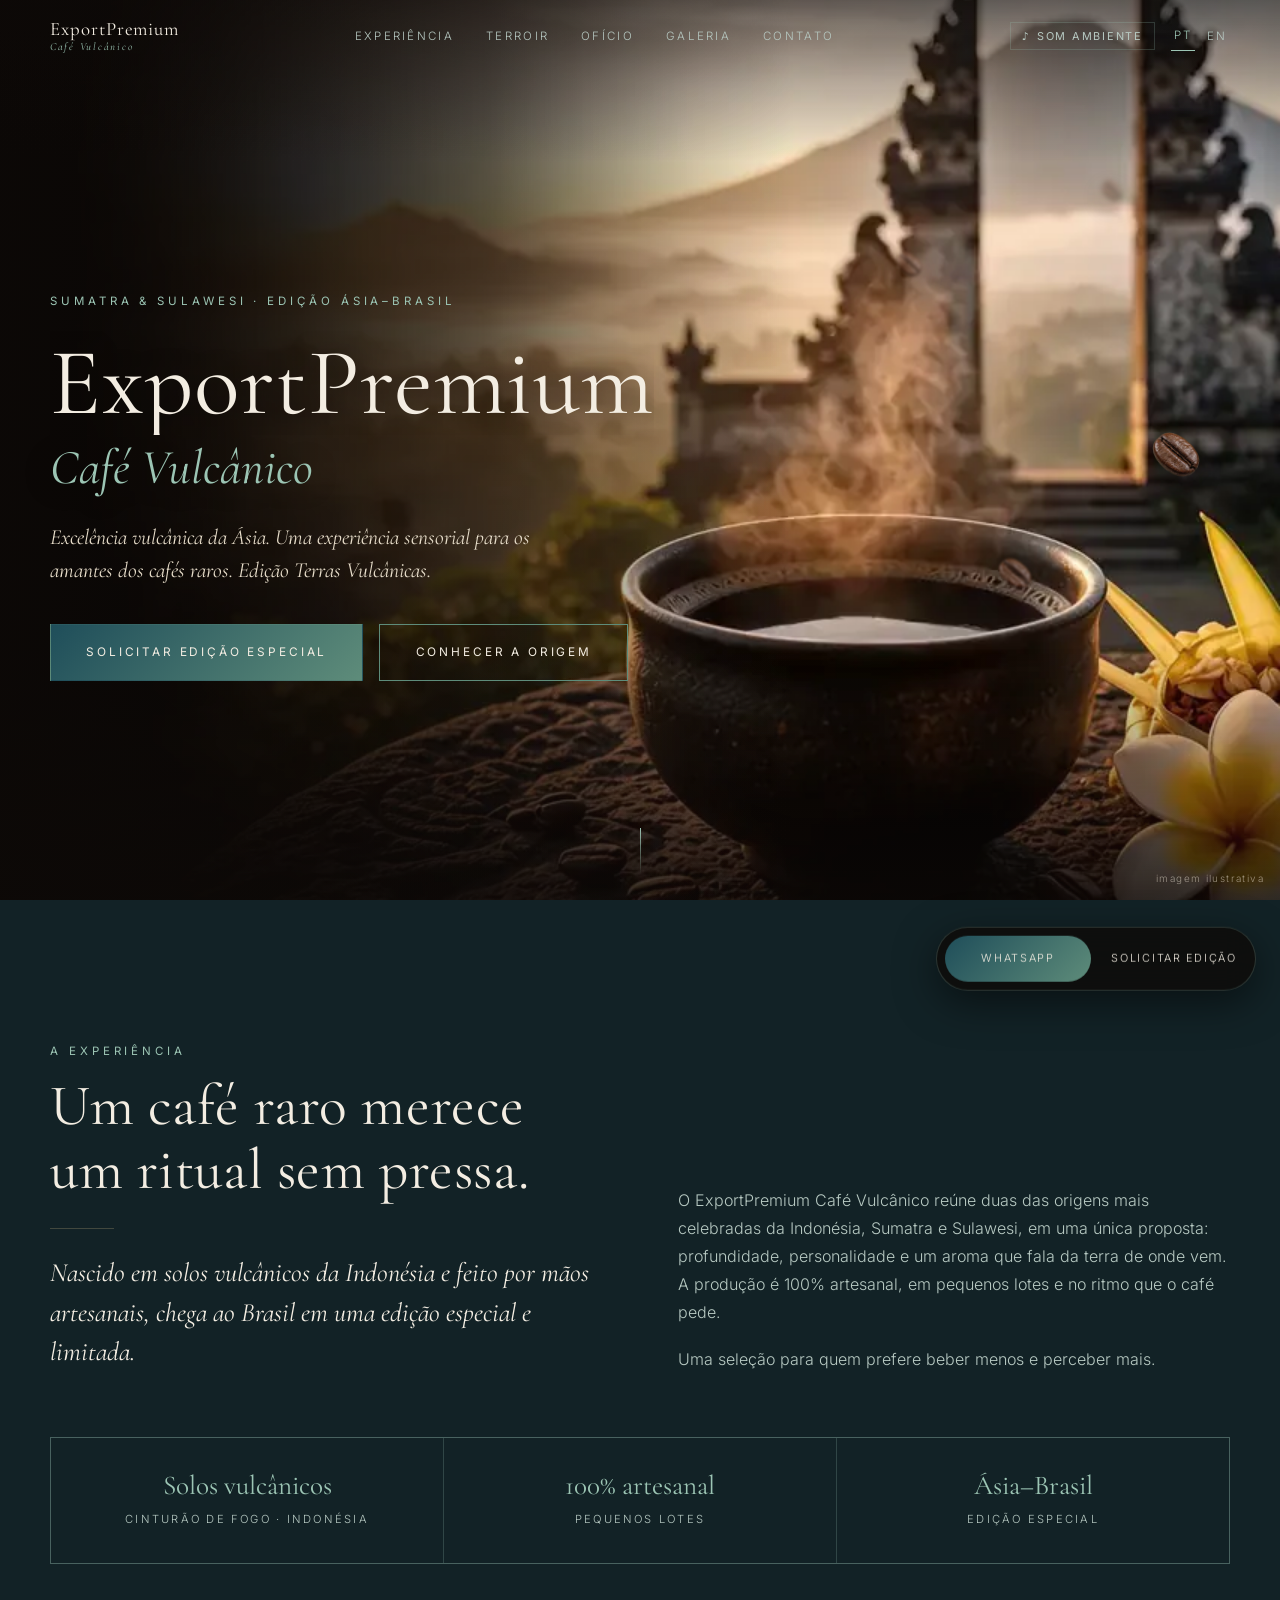
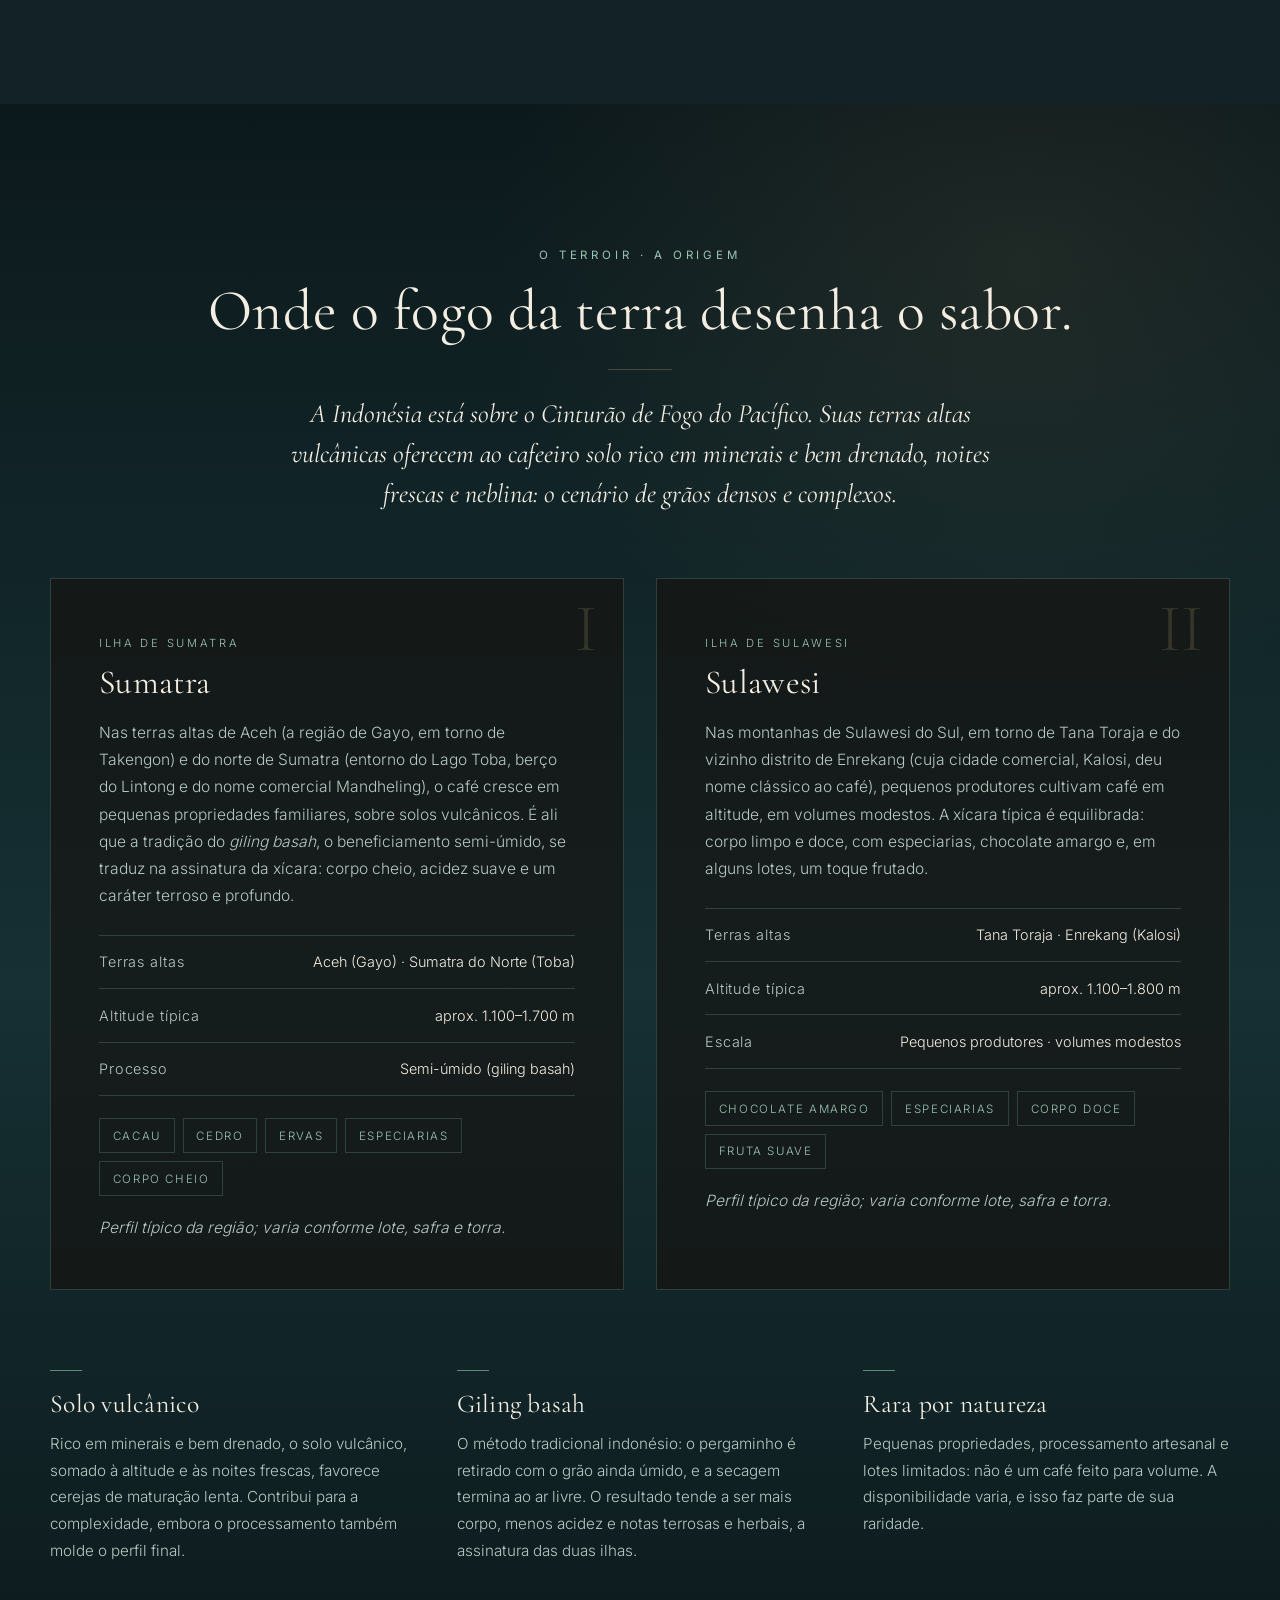
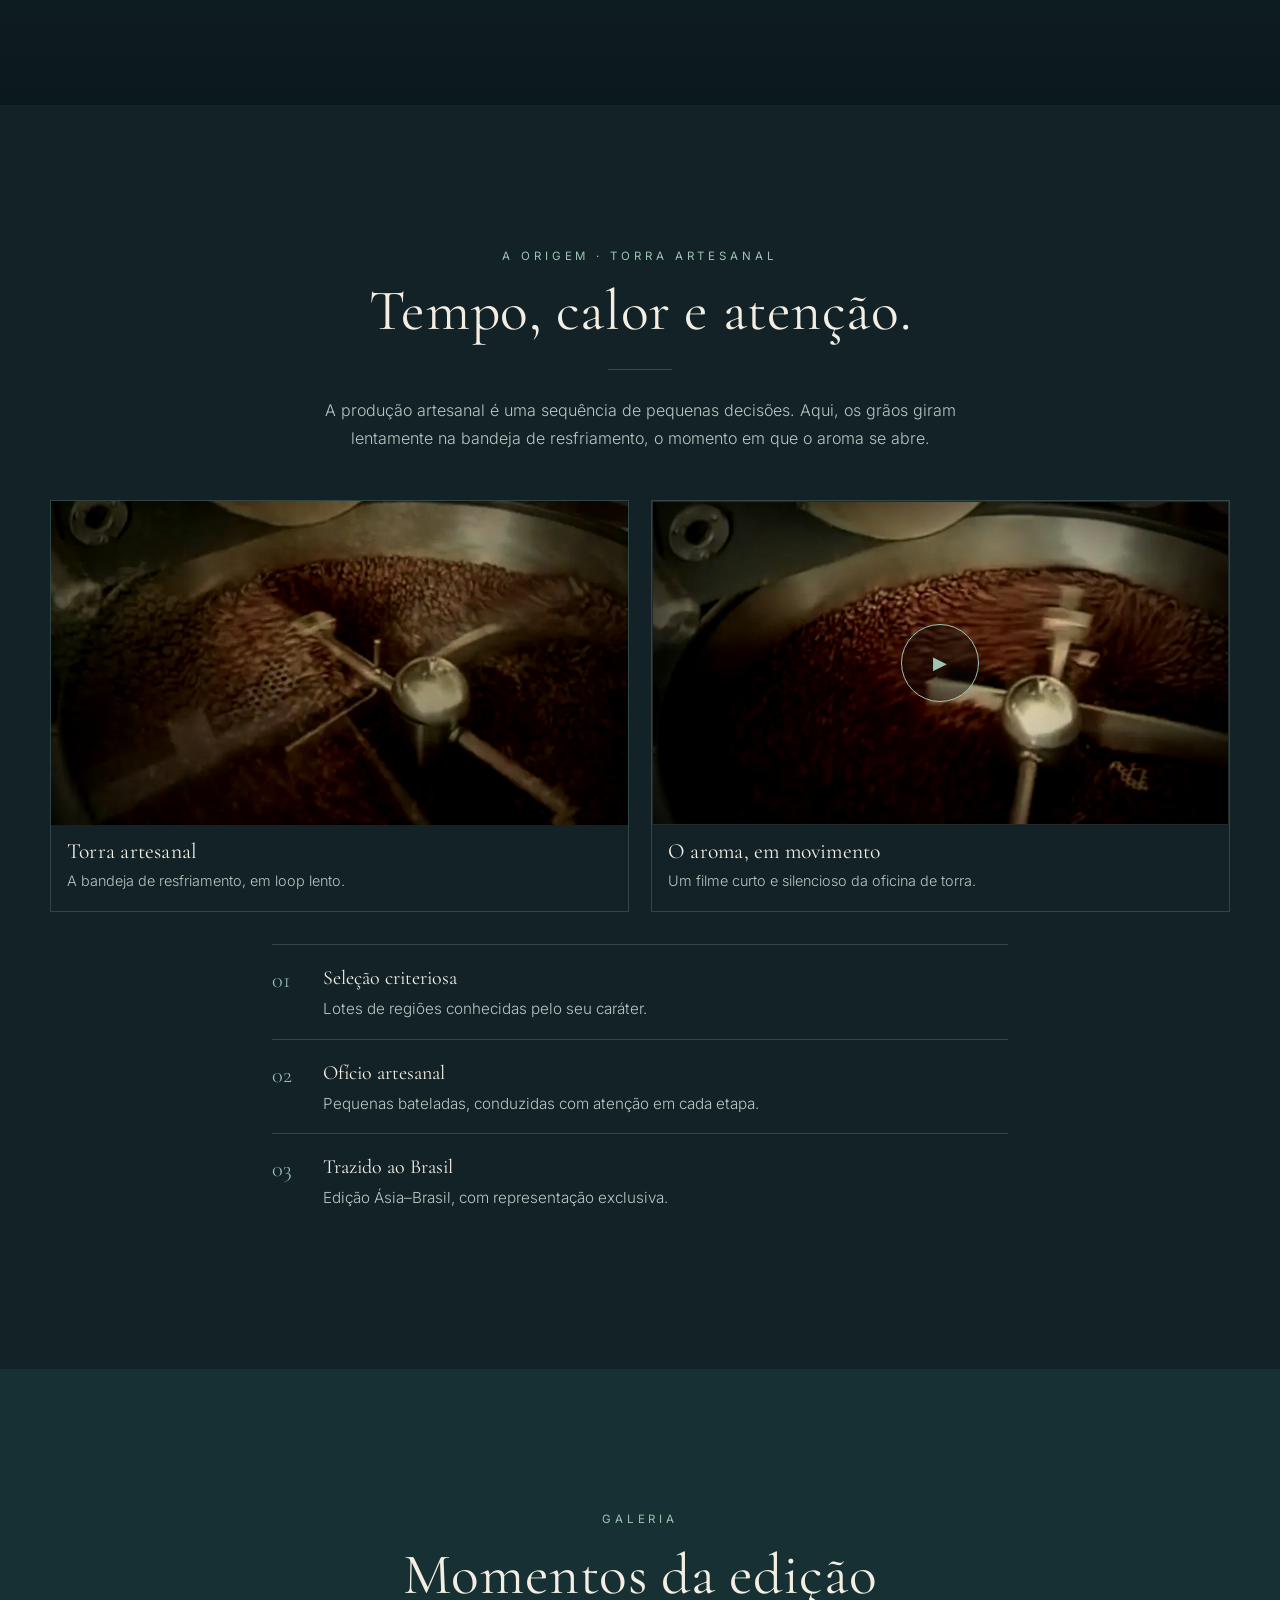
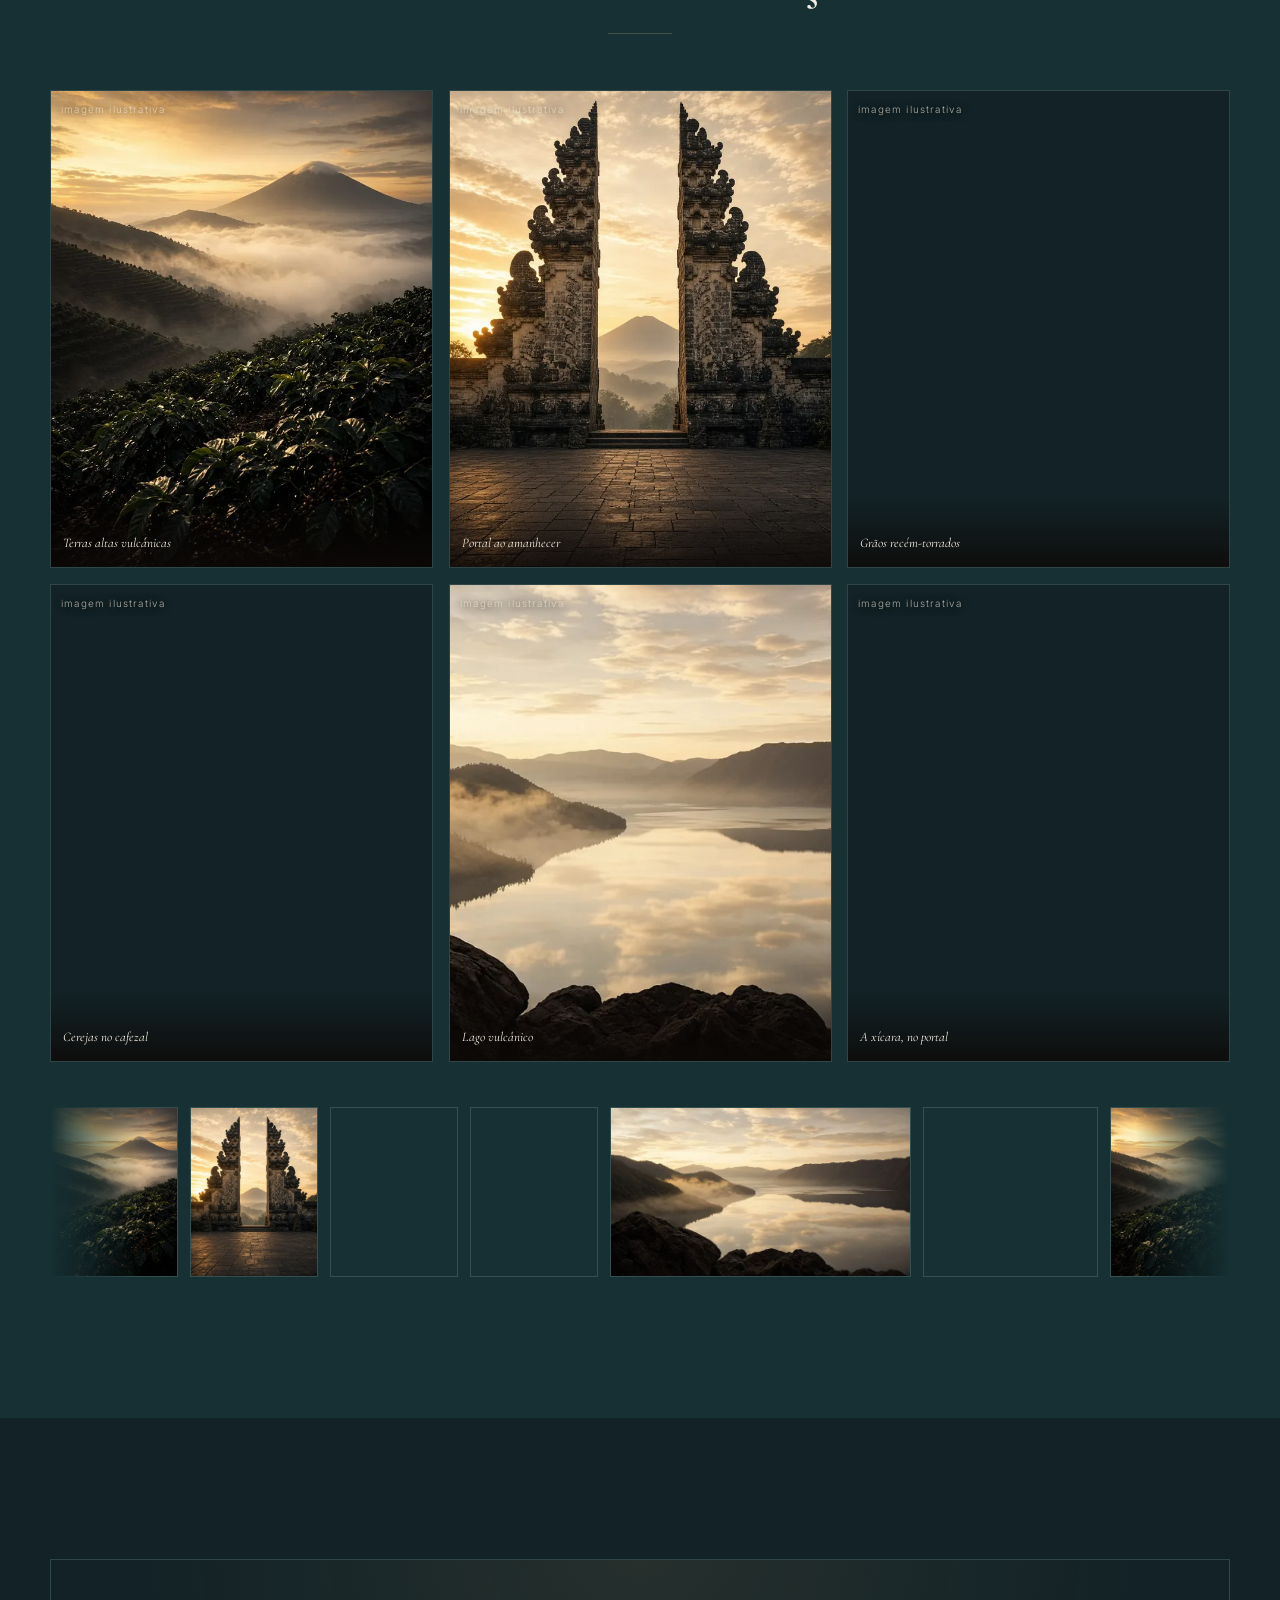
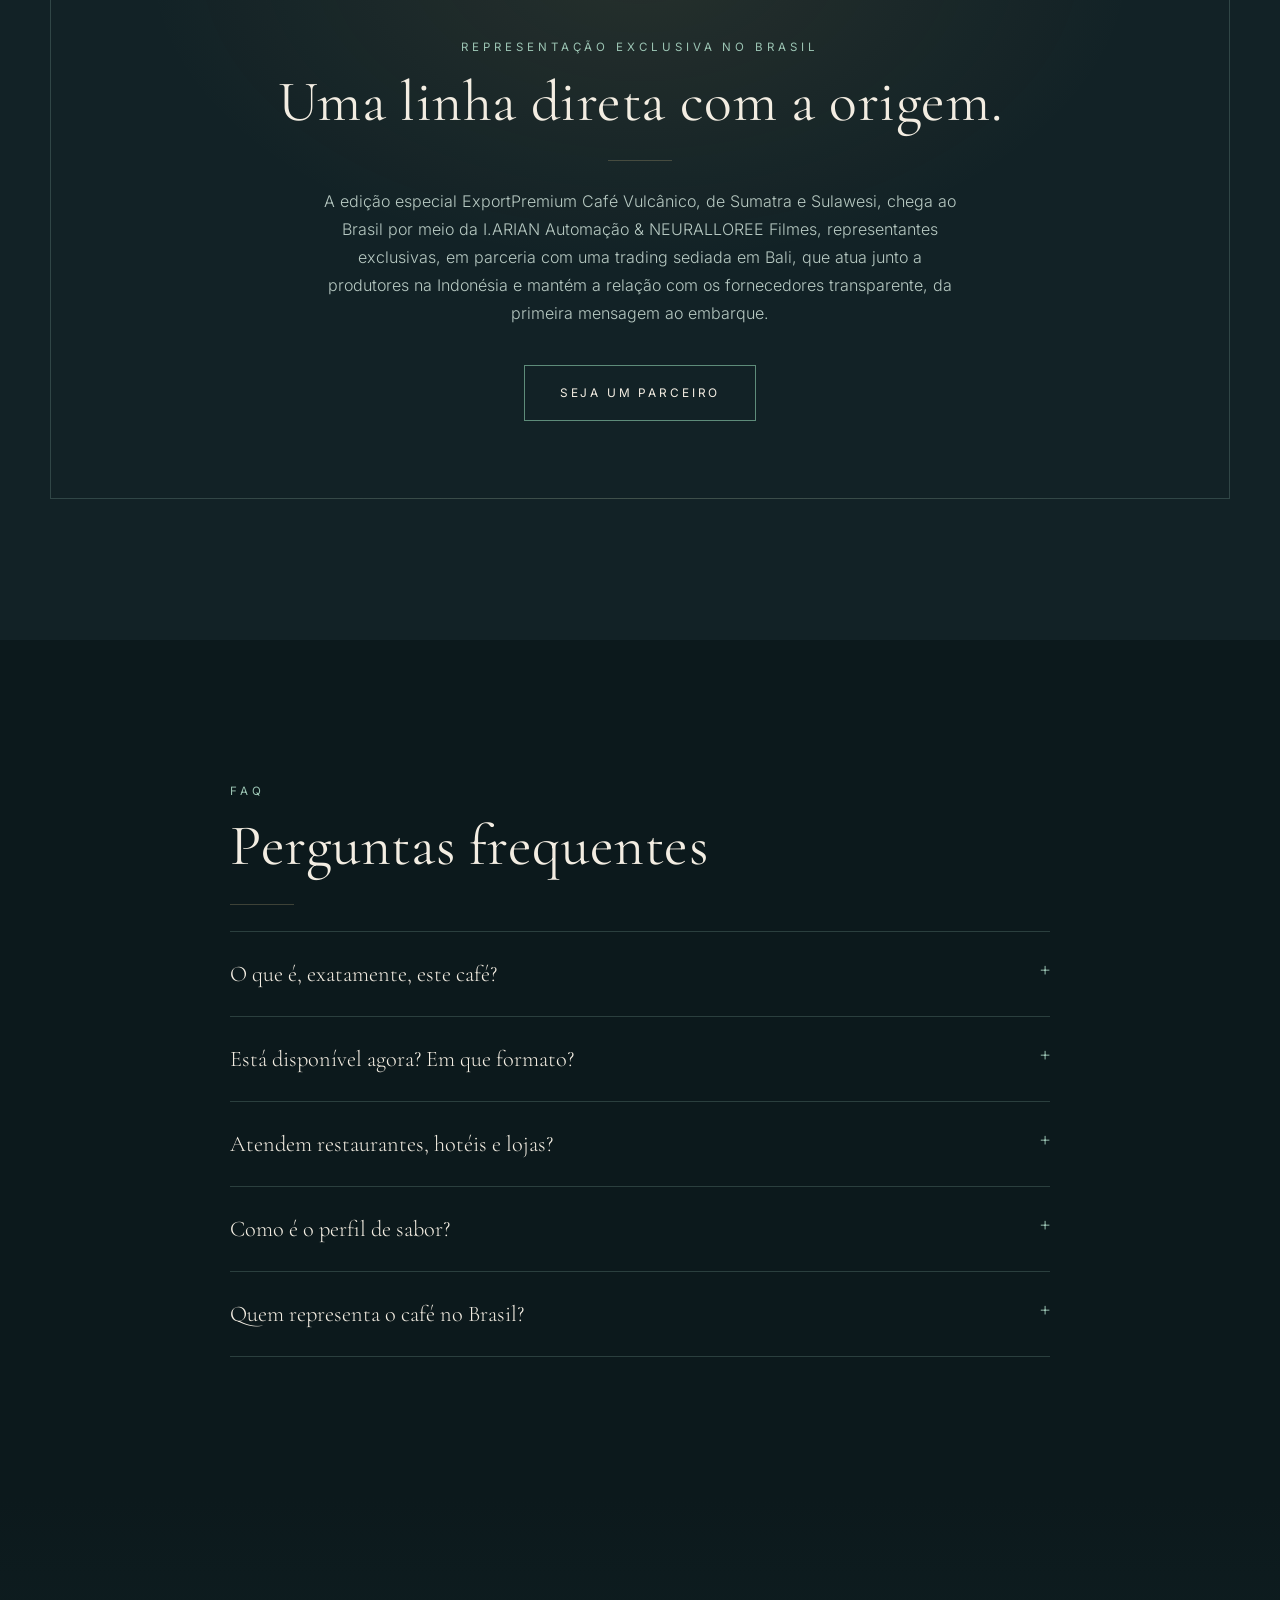
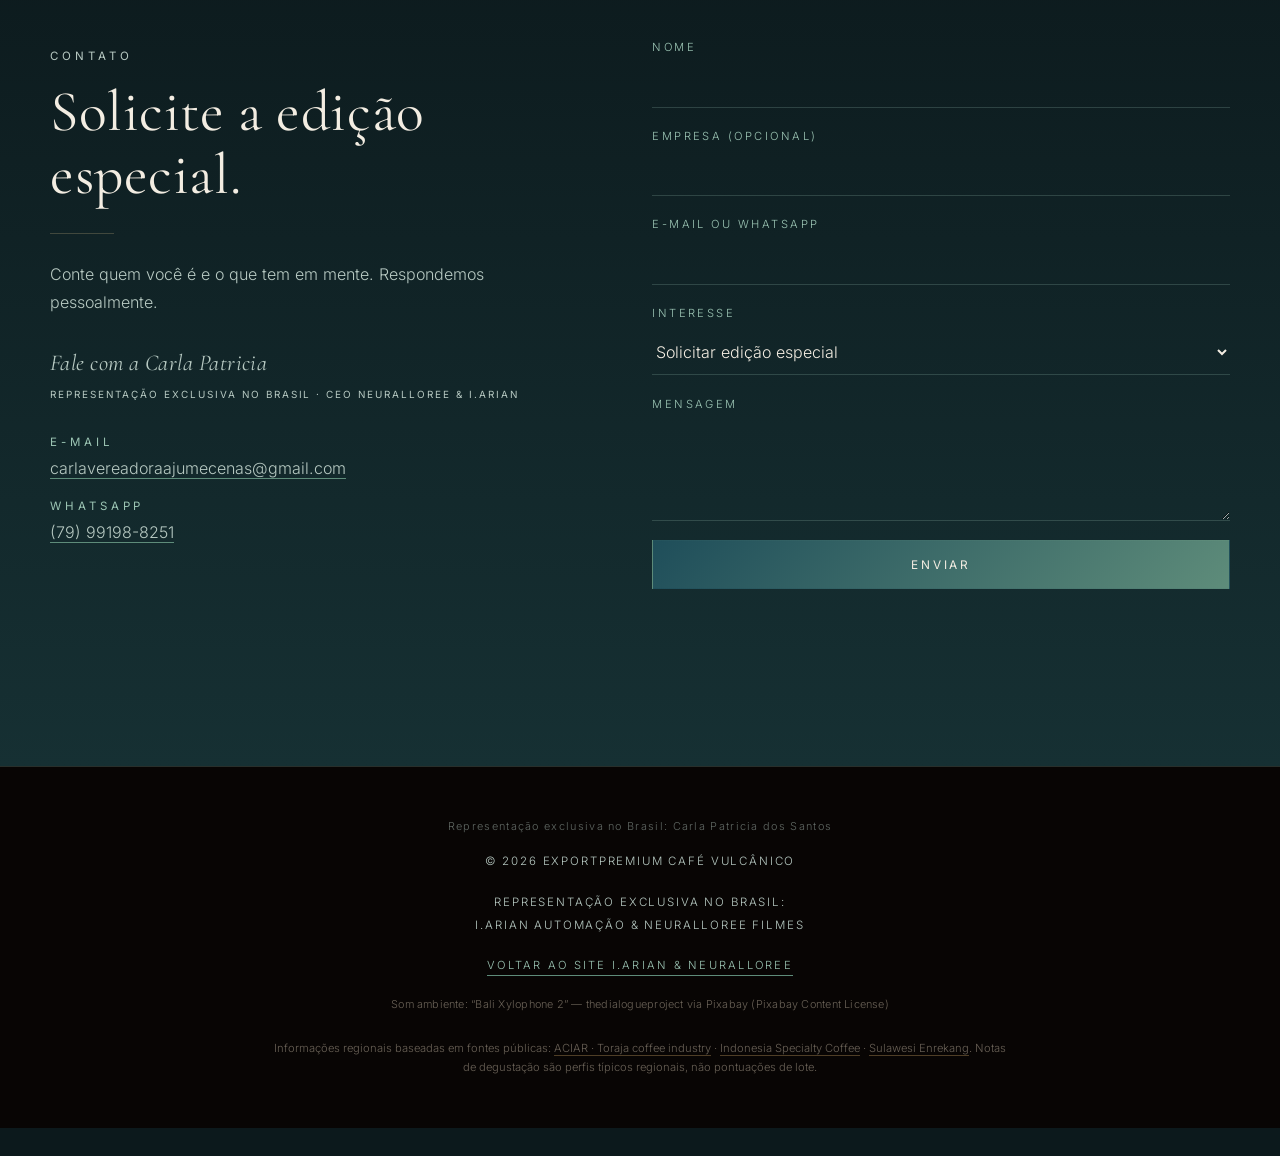
==== commit 3675ce0d: "Hero em vídeo no site principal, ondulação do líquido e playback Safari Aplica a versão aprovada de " ====
--- a/teste/index.html
+++ b/teste/index.html
@@ -3,259 +3,12 @@
 <head>
 <meta charset="utf-8">
 <meta name="viewport" content="width=device-width,initial-scale=1">
+<meta http-equiv="refresh" content="0;url=../">
+<link rel="canonical" href="https://i-arian-automacao-neuralloree-filmes.github.io/cafe-sumatra-sulawesi/">
 <title>ExportPremium Café Vulcânico</title>
-<meta name="description" content="ExportPremium Café Vulcânico. Excelência vulcânica da Ásia. Uma experiência sensorial para os amantes dos cafés raros. Edição especial Terras Vulcânicas — café especial de Sumatra e Sulawesi, produção 100% artesanal.">
-<meta name="theme-color" content="#0d0907">
-<meta property="og:title" content="ExportPremium Café Vulcânico">
-<meta property="og:site_name" content="ExportPremium Café Vulcânico">
-<meta property="og:description" content="Excelência vulcânica da Ásia. Uma experiência sensorial para os amantes dos cafés raros. Edição Ásia–Brasil — Sumatra e Sulawesi.">
-<meta property="og:image" content="../assets/img/hero-1920.webp">
-<meta name="twitter:card" content="summary_large_image">
-<meta name="twitter:title" content="ExportPremium Café Vulcânico">
-<meta name="twitter:description" content="Excelência vulcânica da Ásia. Uma experiência sensorial para os amantes dos cafés raros.">
-<meta name="twitter:image" content="../assets/img/hero-1920.webp">
-<link rel="preload" href="../assets/fonts/CormorantGaramond.woff2" as="font" type="font/woff2" crossorigin>
-<link rel="preload" as="image" href="assets/hero-poster-16x9.webp">
-<link rel="stylesheet" href="../assets/fonts/fonts.css">
-<link rel="stylesheet" href="style.css">
-<link rel="icon" href="data:image/svg+xml,%3Csvg xmlns='http://www.w3.org/2000/svg' viewBox='0 0 64 64'%3E%3Crect width='64' height='64' fill='%230d0907'/%3E%3Ctext x='32' y='43' font-size='34' text-anchor='middle' fill='%23d4b277' font-family='Georgia'%3ES%26S%3C/text%3E%3C/svg%3E">
-<script>document.documentElement.classList.add('js')</script>
+<script>location.replace('../');</script>
 </head>
 <body>
-
-<div class="progress" id="progress" aria-hidden="true"></div>
-
-<header class="nav" id="nav"><div class="wrap">
-  <a href="#topo" class="brand"><span class="brand-n">ExportPremium</span><span class="brand-s">Café Vulcânico</span></a>
-  <nav class="menu" id="menu">
-    <a href="#experiencia" data-en="Experience">Experiência</a>
-    <a href="#terroir" data-en="Terroir">Terroir</a>
-    <a href="#torra" data-en="Craft">Ofício</a>
-    <a href="#galeria" data-en="Gallery">Galeria</a>
-    <a href="#contato" data-en="Contact">Contato</a>
-  </nav>
-  <div class="tools">
-    <button type="button" class="snd show" id="snd" aria-pressed="false" aria-label="Som ambiente" data-en-label="Ambient sound"><span class="snd-ico" aria-hidden="true">♪</span><span class="snd-txt" data-en="Ambient sound">Som ambiente</span></button>
-    <div class="lang" role="group" aria-label="Idioma"><button data-l="pt" class="on">PT</button><button data-l="en">EN</button></div>
-    <button class="burger" id="menuBtn" type="button" aria-expanded="false" aria-controls="overlay" aria-label="Abrir menu"><span></span><span></span><span></span></button>
-  </div>
-</div></header>
-
-<div class="overlay" id="overlay" aria-hidden="true" inert>
-  <a href="#experiencia" data-en="Experience">Experiência</a>
-  <a href="#terroir" data-en="Terroir">Terroir</a>
-  <a href="#torra" data-en="Craft">Ofício</a>
-  <a href="#galeria" data-en="Gallery">Galeria</a>
-  <a href="#contato" data-en="Contact">Contato</a>
-</div>
-
-<main id="topo">
-<section class="hero" aria-label="ExportPremium Café Vulcânico">
-  <div class="hero-bg">
-    <video id="heroVid" muted loop playsinline autoplay preload="metadata" poster="assets/hero-poster-16x9.webp" aria-label="Café fumegante no portal ao vento"></video>
-  </div>
-  <div class="hero-shade" aria-hidden="true"></div>
-  <div class="beans" aria-hidden="true" id="beans">
-    <span class="bean-w far" style="--x:86%;--y:20%;--s:22px;--blur:2.6px;--op:.42;--dur:36s;--d:-2s;--dx:10px;--dy:-18px;--r0:-8deg;--r1:14deg"><img src="assets/grao-torrado.webp" width="200" height="189" alt=""></span>
-    <span class="bean-w mid" style="--x:78%;--y:62%;--s:34px;--blur:1.1px;--op:.72;--dur:30s;--d:-6s;--dx:-12px;--dy:-14px;--r0:16deg;--r1:38deg"><img src="assets/grao-torrado.webp" width="200" height="189" alt=""></span>
-    <span class="bean-w near" style="--x:90%;--y:48%;--s:48px;--blur:0.2px;--op:.9;--dur:26s;--d:0s;--dx:8px;--dy:-20px;--r0:-18deg;--r1:10deg"><img src="assets/grao-torrado.webp" width="200" height="189" alt=""></span>
-    <span class="bean-w mid" style="--x:70%;--y:28%;--s:26px;--blur:1.6px;--op:.55;--dur:32s;--d:-9s;--dx:14px;--dy:-10px;--r0:8deg;--r1:-16deg"><img src="assets/grao-torrado.webp" width="200" height="189" alt=""></span>
-  </div>
-  <div class="wrap">
-    <p class="eyebrow rv in" data-en="Sumatra &amp; Sulawesi · Asia–Brazil Edition">Sumatra &amp; Sulawesi · Edição Ásia–Brasil</p>
-    <h1 id="h1" class="rv in d1" data-en="ExportPremium">ExportPremium</h1>
-    <p class="hero-sub rv in d1" data-en="Café Vulcânico">Café Vulcânico</p>
-    <p class="lead rv in d2" data-en="Volcanic excellence from Asia. A sensory experience for lovers of rare coffees. Volcanic Lands Edition.">Excelência vulcânica da Ásia. Uma experiência sensorial para os amantes dos cafés raros. Edição Terras Vulcânicas.</p>
-    <div class="btns rv in d3">
-      <a href="#contato" class="btn solid magnet" data-en="Request special edition">Solicitar edição especial</a>
-      <a href="#terroir" class="btn magnet" data-en="Discover the origin">Conhecer a origem</a>
-    </div>
-  </div>
-  <span class="tag" data-en="illustrative image">imagem ilustrativa</span>
-  <span class="scroll"></span>
-</section>
-
-<section class="intro" id="experiencia"><div class="wrap">
-  <div class="grid">
-    <div class="rv">
-      <p class="eyebrow" data-en="The experience">A experiência</p>
-      <h2 data-en="Rare coffee deserves a slow ritual.">Um café raro merece um ritual sem pressa.</h2>
-      <div class="rule"></div>
-      <p class="lead" data-en="Born on volcanic soils of Indonesia and made by artisanal hands, brought to Brazil in a limited special edition.">Nascido em solos vulcânicos da Indonésia e feito por mãos artesanais, chega ao Brasil em uma edição especial e limitada.</p>
-    </div>
-    <div class="rv d1">
-      <p class="body" data-en="ExportPremium Café Vulcânico brings together two of Indonesia’s most celebrated origins, Sumatra and Sulawesi, in a single proposal: depth, character and an aroma that speaks of the land it comes from. Production is 100% artisanal, in small lots and at the pace the coffee asks for.">O ExportPremium Café Vulcânico reúne duas das origens mais celebradas da Indonésia, Sumatra e Sulawesi, em uma única proposta: profundidade, personalidade e um aroma que fala da terra de onde vem. A produção é 100% artesanal, em pequenos lotes e no ritmo que o café pede.</p>
-      <p class="body" style="margin-top:1.2rem" data-en="A selection for those who prefer to sip less and perceive more.">Uma seleção para quem prefere beber menos e perceber mais.</p>
-    </div>
-  </div>
-  <div class="stats rv">
-    <div class="stat"><b data-en="Volcanic soils">Solos vulcânicos</b><span data-en="Ring of Fire · Indonesia">Cinturão de Fogo · Indonésia</span></div>
-    <div class="stat"><b data-en="100% artisanal">100% artesanal</b><span data-en="Small lots">Pequenos lotes</span></div>
-    <div class="stat"><b data-en="Asia–Brazil">Ásia–Brasil</b><span data-en="Special edition">Edição especial</span></div>
-  </div>
-</div></section>
-
-<section class="terroir" id="terroir"><div class="wrap">
-  <div class="center rv">
-    <p class="eyebrow" data-en="O Terroir · The Origin">O Terroir · A Origem</p>
-    <h2 data-en="Where fire shapes the flavor.">Onde o fogo da terra desenha o sabor.</h2>
-    <div class="rule"></div>
-    <p class="lead" style="margin-inline:auto" data-en="Indonesia sits on the Pacific Ring of Fire. Its volcanic highlands give the coffee tree mineral-rich, well-drained soil, cool nights and mist: the setting for dense, complex beans.">A Indonésia está sobre o Cinturão de Fogo do Pacífico. Suas terras altas vulcânicas oferecem ao cafeeiro solo rico em minerais e bem drenado, noites frescas e neblina: o cenário de grãos densos e complexos.</p>
-  </div>
-  <div class="regions">
-    <article class="region rv gb">
-      <span class="num">I</span>
-      <span class="sub" data-en="Island of Sumatra">Ilha de Sumatra</span>
-      <h3>Sumatra</h3>
-      <p data-en="In the highlands of Aceh (the Gayo region, around Takengon) and of North Sumatra (around Lake Toba, home of Lintong and the trade name Mandheling), coffee grows on small family farms, on volcanic soils. It is here that the tradition of giling basah, the wet-hulled process, was born into the cup’s signature: full body, soft acidity and a deep, earthy character.">Nas terras altas de Aceh (a região de Gayo, em torno de Takengon) e do norte de Sumatra (entorno do Lago Toba, berço do Lintong e do nome comercial Mandheling), o café cresce em pequenas propriedades familiares, sobre solos vulcânicos. É ali que a tradição do <i>giling basah</i>, o beneficiamento semi-úmido, se traduz na assinatura da xícara: corpo cheio, acidez suave e um caráter terroso e profundo.</p>
-      <ul class="facts">
-        <li><span data-en="Highlands">Terras altas</span><span data-en="Aceh (Gayo) · North Sumatra (Toba)">Aceh (Gayo) · Sumatra do Norte (Toba)</span></li>
-        <li><span data-en="Typical altitude">Altitude típica</span><span data-en="approx. 1,100–1,700 m">aprox. 1.100–1.700 m</span></li>
-        <li><span data-en="Process">Processo</span><span data-en="Wet-hulled (giling basah)">Semi-úmido (giling basah)</span></li>
-      </ul>
-      <div class="notes"><i data-en="Cocoa">Cacau</i><i data-en="Cedar">Cedro</i><i data-en="Herbs">Ervas</i><i data-en="Warm spice">Especiarias</i><i data-en="Full body">Corpo cheio</i></div>
-      <p class="disc" data-en="Typical regional profile; it varies by lot, harvest and roast.">Perfil típico da região; varia conforme lote, safra e torra.</p>
-    </article>
-    <article class="region rv d1 gb">
-      <span class="num">II</span>
-      <span class="sub" data-en="Island of Sulawesi">Ilha de Sulawesi</span>
-      <h3>Sulawesi</h3>
-      <p data-en="In the mountains of South Sulawesi, around Tana Toraja and the neighbouring district of Enrekang (whose trading town, Kalosi, gave the coffee its classic name), smallholders cultivate coffee at altitude in modest volumes. The typical cup is balanced: clean, sweet body, with spice, dark chocolate and, in some lots, a touch of fruit.">Nas montanhas de Sulawesi do Sul, em torno de Tana Toraja e do vizinho distrito de Enrekang (cuja cidade comercial, Kalosi, deu nome clássico ao café), pequenos produtores cultivam café em altitude, em volumes modestos. A xícara típica é equilibrada: corpo limpo e doce, com especiarias, chocolate amargo e, em alguns lotes, um toque frutado.</p>
-      <ul class="facts">
-        <li><span data-en="Highlands">Terras altas</span><span data-en="Tana Toraja · Enrekang (Kalosi)">Tana Toraja · Enrekang (Kalosi)</span></li>
-        <li><span data-en="Typical altitude">Altitude típica</span><span data-en="approx. 1,100–1,800 m">aprox. 1.100–1.800 m</span></li>
-        <li><span data-en="Scale">Escala</span><span data-en="Smallholders · modest volumes">Pequenos produtores · volumes modestos</span></li>
-      </ul>
-      <div class="notes"><i data-en="Dark chocolate">Chocolate amargo</i><i data-en="Spice">Especiarias</i><i data-en="Sweet body">Corpo doce</i><i data-en="Soft fruit">Fruta suave</i></div>
-      <p class="disc" data-en="Typical regional profile; it varies by lot, harvest and roast.">Perfil típico da região; varia conforme lote, safra e torra.</p>
-    </article>
-  </div>
-  <div class="pillars">
-    <div class="pillar rv"><h3 data-en="Volcanic soil">Solo vulcânico</h3><p data-en="Mineral-rich and well-drained, volcanic soil, combined with altitude and cool nights, favours slow-ripening cherries. It contributes to complexity, though processing also shapes the final profile.">Rico em minerais e bem drenado, o solo vulcânico, somado à altitude e às noites frescas, favorece cerejas de maturação lenta. Contribui para a complexidade, embora o processamento também molde o perfil final.</p></div>
-    <div class="pillar rv d1"><h3>Giling basah</h3><p data-en="The traditional Indonesian method: the parchment is removed while the bean is still moist, and drying finishes in the open air. The result tends to be fuller body, lower acidity and earthy, herbal notes, the signature of both islands.">O método tradicional indonésio: o pergaminho é retirado com o grão ainda úmido, e a secagem termina ao ar livre. O resultado tende a ser mais corpo, menos acidez e notas terrosas e herbais, a assinatura das duas ilhas.</p></div>
-    <div class="pillar rv d2"><h3 data-en="Rare by nature">Rara por natureza</h3><p data-en="Smallholder farms, artisanal processing and limited lots: this is not coffee made for volume. Availability varies, and that is part of its rarity.">Pequenas propriedades, processamento artesanal e lotes limitados: não é um café feito para volume. A disponibilidade varia, e isso faz parte de sua raridade.</p></div>
-  </div>
-</div></section>
-
-<section class="torra" id="torra"><div class="wrap">
-  <div class="center rv">
-    <p class="eyebrow" data-en="The origin · Artisanal roasting">A origem · Torra artesanal</p>
-    <h2 data-en="Time, heat and attention.">Tempo, calor e atenção.</h2>
-    <div class="rule"></div>
-    <p class="body" style="margin-inline:auto" data-en="Artisanal production is a sequence of small decisions. Here, the beans turn slowly in the cooling tray, the moment the aroma opens.">A produção artesanal é uma sequência de pequenas decisões. Aqui, os grãos giram lentamente na bandeja de resfriamento, o momento em que o aroma se abre.</p>
-  </div>
-  <div class="snapwrap" style="margin-top:3rem">
-    <div class="arrows" data-arrows><button type="button" aria-label="Anterior" data-prev>‹</button><button type="button" aria-label="Próximo" data-next>›</button></div>
-    <ul class="snap" data-snap aria-label="Filmes da origem">
-      <li class="pcard gb">
-        <div class="pm"><video id="vLoop" class="lazyvid" muted loop playsinline preload="none" disablepictureinpicture aria-label="Grãos de café na bandeja de resfriamento da torra artesanal"></video></div>
-        <h3 data-en="Artisanal roast">Torra artesanal</h3>
-        <p data-en="The cooling tray, in a slow loop.">A bandeja de resfriamento, em loop lento.</p>
-      </li>
-      <li class="pcard gb" id="filmCard">
-        <div class="pm frame" id="filmFrame"><video id="vFilm" class="lazyvid" muted playsinline preload="none" aria-label="Filme curto: grãos de café em torra artesanal"></video><button class="pbtn" id="pbtn" aria-label="Reproduzir">▶</button></div>
-        <h3 data-en="The aroma, in motion">O aroma, em movimento</h3>
-        <p data-en="A short silent film from the roasting workshop.">Um filme curto e silencioso da oficina de torra.</p>
-      </li>
-    </ul>
-    <div class="dots" data-dots role="group" aria-label="Navegação do carrossel"></div>
-  </div>
-  <ol class="steps rv" style="max-width:46rem;margin-inline:auto">
-    <li><b data-en="Careful selection">Seleção criteriosa</b><span data-en="Lots from regions known for their character.">Lotes de regiões conhecidas pelo seu caráter.</span></li>
-    <li><b data-en="Artisanal craft">Ofício artesanal</b><span data-en="Small batches, handled with attention at every stage.">Pequenas bateladas, conduzidas com atenção em cada etapa.</span></li>
-    <li><b data-en="Brought to Brazil">Trazido ao Brasil</b><span data-en="Asia–Brazil edition, with exclusive representation.">Edição Ásia–Brasil, com representação exclusiva.</span></li>
-  </ol>
-</div></section>
-
-<section class="gallery" id="galeria"><div class="wrap">
-  <div class="center rv">
-    <p class="eyebrow" data-en="Gallery">Galeria</p>
-    <h2 data-en="Moments of the edition">Momentos da edição</h2>
-    <div class="rule"></div>
-  </div>
-  <div class="gal" data-snap-gal>
-    <figure class="gb rv"><img src="../assets/img/gallery-1-sm.webp" srcset="../assets/img/gallery-1-sm.webp 640w, assets/img/gallery-1.webp 1200w" sizes="(max-width:760px) 74vw, 32vw" width="900" height="1200" alt="Cafezal em terras altas vulcânicas, com neblina e um vulcão ao amanhecer" loading="lazy" decoding="async"><figcaption data-en="Volcanic highlands">Terras altas vulcânicas</figcaption><span class="ilus" data-en="illustrative image">imagem ilustrativa</span></figure>
-    <figure class="gb rv"><img src="../assets/img/gallery-2-sm.webp" srcset="../assets/img/gallery-2-sm.webp 640w, assets/img/gallery-2.webp 1200w" sizes="(max-width:760px) 74vw, 32vw" width="900" height="1200" alt="Portal de pedra vulcânica ao nascer do sol, com um vulcão ao fundo" loading="lazy" decoding="async"><figcaption data-en="A gate at dawn">Portal ao amanhecer</figcaption><span class="ilus" data-en="illustrative image">imagem ilustrativa</span></figure>
-    <figure class="gb rv"><img src="../assets/img/gallery-3-sm.webp" srcset="../assets/img/gallery-3-sm.webp 640w, assets/img/gallery-3.webp 1200w" sizes="(max-width:760px) 74vw, 32vw" width="900" height="1200" alt="Tigela de latão com grãos de café recém-torrados sobre pedra vulcânica" loading="lazy" decoding="async"><figcaption data-en="Freshly roasted beans">Grãos recém-torrados</figcaption><span class="ilus" data-en="illustrative image">imagem ilustrativa</span></figure>
-    <figure class="gb rv"><img src="../assets/img/gallery-4-sm.webp" srcset="../assets/img/gallery-4-sm.webp 640w, assets/img/gallery-4.webp 1200w" sizes="(max-width:760px) 74vw, 32vw" width="900" height="1200" alt="Cerejas vermelhas de café no galho, com orvalho e luz dourada" loading="lazy" decoding="async"><figcaption data-en="Cherries on the bush">Cerejas no cafezal</figcaption><span class="ilus" data-en="illustrative image">imagem ilustrativa</span></figure>
-    <figure class="gb rv"><img src="../assets/img/gallery-5-sm.webp" srcset="../assets/img/gallery-5-sm.webp 640w, assets/img/gallery-5.webp 1200w" sizes="(max-width:760px) 74vw, 66vw" width="1200" height="675" alt="Lago de cratera vulcânica ao primeiro sol, com neblina sobre a água" loading="lazy" decoding="async"><figcaption data-en="A volcanic lake">Lago vulcânico</figcaption><span class="ilus" data-en="illustrative image">imagem ilustrativa</span></figure>
-    <figure class="gb rv"><img src="../assets/img/gallery-6-sm.webp" srcset="../assets/img/gallery-6-sm.webp 640w, assets/img/gallery-6.webp 1200w" sizes="(max-width:760px) 74vw, 32vw" width="900" height="870" alt="Xícara de café fumegante diante do portal e da montanha ao amanhecer" loading="lazy" decoding="async"><figcaption data-en="The cup, at the gate">A xícara, no portal</figcaption><span class="ilus" data-en="illustrative image">imagem ilustrativa</span></figure>
-  </div>
-  <div class="marquee" data-marquee aria-hidden="true">
-    <div class="mtrack">
-      <div class="mset" id="mset"></div>
-    </div>
-  </div>
-</div></section>
-
-<section class="partner" id="parceria"><div class="wrap"><div class="box rv">
-  <p class="eyebrow" data-en="Exclusive representation in Brazil">Representação exclusiva no Brasil</p>
-  <h2 data-en="Direct line to the origin.">Uma linha direta com a origem.</h2>
-  <div class="rule" style="margin-inline:auto"></div>
-  <p class="body" data-en="The ExportPremium Café Vulcânico special edition, from Sumatra and Sulawesi, reaches Brazil through I.ARIAN Automação &amp; NEURALLOREE Filmes, exclusive representatives, in partnership with a trading company based in Bali, which works close to producers in Indonesia and keeps the supplier relationship transparent from the first message to shipment.">A edição especial ExportPremium Café Vulcânico, de Sumatra e Sulawesi, chega ao Brasil por meio da I.ARIAN Automação &amp; NEURALLOREE Filmes, representantes exclusivas, em parceria com uma trading sediada em Bali, que atua junto a produtores na Indonésia e mantém a relação com os fornecedores transparente, da primeira mensagem ao embarque.</p>
-  <div class="btns" style="justify-content:center"><a href="#contato" class="btn magnet" data-en="Become a partner">Seja um parceiro</a></div>
-</div></div></section>
-
-<section id="faq"><div class="wrap faq">
-  <div class="rv"><p class="eyebrow">FAQ</p><h2 data-en="Common questions">Perguntas frequentes</h2><div class="rule"></div></div>
-  <div class="rv">
-    <details><summary data-en="What exactly is this coffee?">O que é, exatamente, este café?</summary><p data-en="ExportPremium Café Vulcânico is a specialty coffee from Sumatra and Sulawesi, Indonesia, in a special, limited Asia–Brazil edition with artisanal production.">O ExportPremium Café Vulcânico é um café especial de Sumatra e Sulawesi, na Indonésia, em edição especial e limitada Ásia–Brasil, com produção artesanal.</p></details>
-    <details><summary data-en="Is it available now? In what format?">Está disponível agora? Em que formato?</summary><p data-en="Availability and format (roasted bean or ground) are confirmed on request. Send us your interest and we will reply with what is possible.">A disponibilidade e o formato (grão torrado ou moído) são confirmados sob consulta. Envie seu interesse e responderemos com o que é possível.</p></details>
-    <details><summary data-en="Do you work with restaurants, hotels and shops?">Atendem restaurantes, hotéis e lojas?</summary><p data-en="Yes, partnerships are welcome. Use “Become a partner” and tell us about your business.">Sim, parcerias são bem-vindas. Use “Seja um parceiro” e conte sobre o seu negócio.</p></details>
-    <details><summary data-en="What does the flavor profile look like?">Como é o perfil de sabor?</summary><p data-en="Typical profiles of these regions combine full body, soft acidity, cocoa, spice and earthy notes. Each lot and roast has its own nuances.">Os perfis típicos dessas regiões combinam corpo cheio, acidez suave, cacau, especiarias e notas terrosas. Cada lote e cada torra têm suas nuances.</p></details>
-    <details><summary data-en="Who represents the coffee in Brazil?">Quem representa o café no Brasil?</summary><p data-en="I.ARIAN Automação &amp; NEURALLOREE Filmes, exclusive representatives in Brazil.">A I.ARIAN Automação &amp; NEURALLOREE Filmes, representantes exclusivas no Brasil.</p></details>
-  </div>
-</div></section>
-
-<section class="contact" id="contato"><div class="wrap grid">
-  <div class="rv cinfo">
-    <p class="eyebrow" data-en="Contact">Contato</p>
-    <h2 data-en="Request the special edition.">Solicite a edição especial.</h2>
-    <div class="rule"></div>
-    <p class="body" data-en="Tell us who you are and what you have in mind. We reply personally.">Conte quem você é e o que tem em mente. Respondemos pessoalmente.</p>
-        <div class="rep">
-      <p class="rep-name" data-en="Speak with Carla Patricia">Fale com a Carla Patricia</p>
-      <p class="rep-role" data-en="Exclusive representation in Brazil · CEO NEURALLOREE &amp; I.ARIAN">Representação exclusiva no Brasil · CEO NEURALLOREE &amp; I.ARIAN</p>
-    </div>
-    <p class="email-row" id="emailRow"><span class="eyebrow">E-mail</span><br><span id="cEmail"></span></p>
-    <p id="waRow"><span class="eyebrow">WhatsApp</span><br><span id="cWa"></span></p>
-  </div>
-  <form class="rv d1" id="form" novalidate>
-    <label><span data-en="Name">Nome</span><input name="nome" required autocomplete="name"></label>
-    <label><span data-en="Company (optional)">Empresa (opcional)</span><input name="empresa" autocomplete="organization"></label>
-    <label><span data-en="Email or WhatsApp">E-mail ou WhatsApp</span><input name="contato" required></label>
-    <label><span data-en="Interest">Interesse</span>
-      <select name="interesse"><option data-en="Request special edition">Solicitar edição especial</option><option data-en="Become a partner">Seja um parceiro</option><option data-en="Restaurant / hotel / shop">Restaurante / hotel / loja</option><option data-en="Other">Outro</option></select></label>
-    <label><span data-en="Message">Mensagem</span><textarea name="msg"></textarea></label>
-    <button type="submit" class="btn solid magnet" data-en="Send">Enviar</button>
-    <p class="msg" id="msg" role="status"></p>
-  </form>
-</div></section>
-</main>
-
-<footer><div class="wrap">
-  <p class="rep-foot" data-en="Exclusive representation in Brazil: Carla Patricia dos Santos">Representação exclusiva no Brasil: Carla Patricia dos Santos</p>
-  <p class="copy">© 2026 ExportPremium Café Vulcânico</p>
-  <p class="credit"><span data-en="Exclusive representation in Brazil:">Representação exclusiva no Brasil:</span><br>I.ARIAN Automação &amp; NEURALLOREE Filmes</p>
-  <a class="back" id="back" href="https://i-arian-automacao-neuralloree-filmes.github.io/" data-en="Back to the I.ARIAN &amp; NEURALLOREE site">Voltar ao site I.ARIAN &amp; NEURALLOREE</a>
-  <p class="snd-credit" data-en="Ambient sound: &quot;Bali Xylophone 2&quot; — thedialogueproject via Pixabay (Pixabay Content License)">Som ambiente: “Bali Xylophone 2” — thedialogueproject via Pixabay (Pixabay Content License)</p>
-  <p class="refs"><span data-en="Regional information based on public sources:">Informações regionais baseadas em fontes públicas:</span>
-    <a href="https://www.aciar.gov.au/sites/default/files/2022-05/Final-Report-for-SMAR-2007-200-combined.pdf" target="_blank" rel="noopener">ACIAR · Toraja coffee industry</a> ·
-    <a href="https://specialtycoffee.id/articles/why-single-origin-indonesian-coffee-matters-a-taste-of-terroir/" target="_blank" rel="noopener">Indonesia Specialty Coffee</a> ·
-    <a href="https://specialtycoffee.id/articles/sulawesi-enrekang-coffee/" target="_blank" rel="noopener">Sulawesi Enrekang</a>.
-    <span data-en="Tasting notes are typical regional profiles, not lot-specific scores.">Notas de degustação são perfis típicos regionais, não pontuações de lote.</span></p>
-</div></footer>
-
-<div class="dock" id="dock" aria-label="Ações rápidas">
-  <a class="wa" id="dockWa" href="#contato" target="_blank" rel="noopener">WhatsApp</a>
-  <a href="#contato" data-en="Request edition">Solicitar edição</a>
-</div>
-
-<audio id="amb" loop preload="none">
-  <source src="../assets/audio/templo_ambiente.ogg" type="audio/ogg">
-  <source src="../assets/audio/templo_ambiente.mp3" type="audio/mpeg">
-</audio>
-<script src="../assets/js/config.js"></script>
-<script src="main.js"></script>
+<p><a href="../">ExportPremium Café Vulcânico</a></p>
 </body>
 </html>
